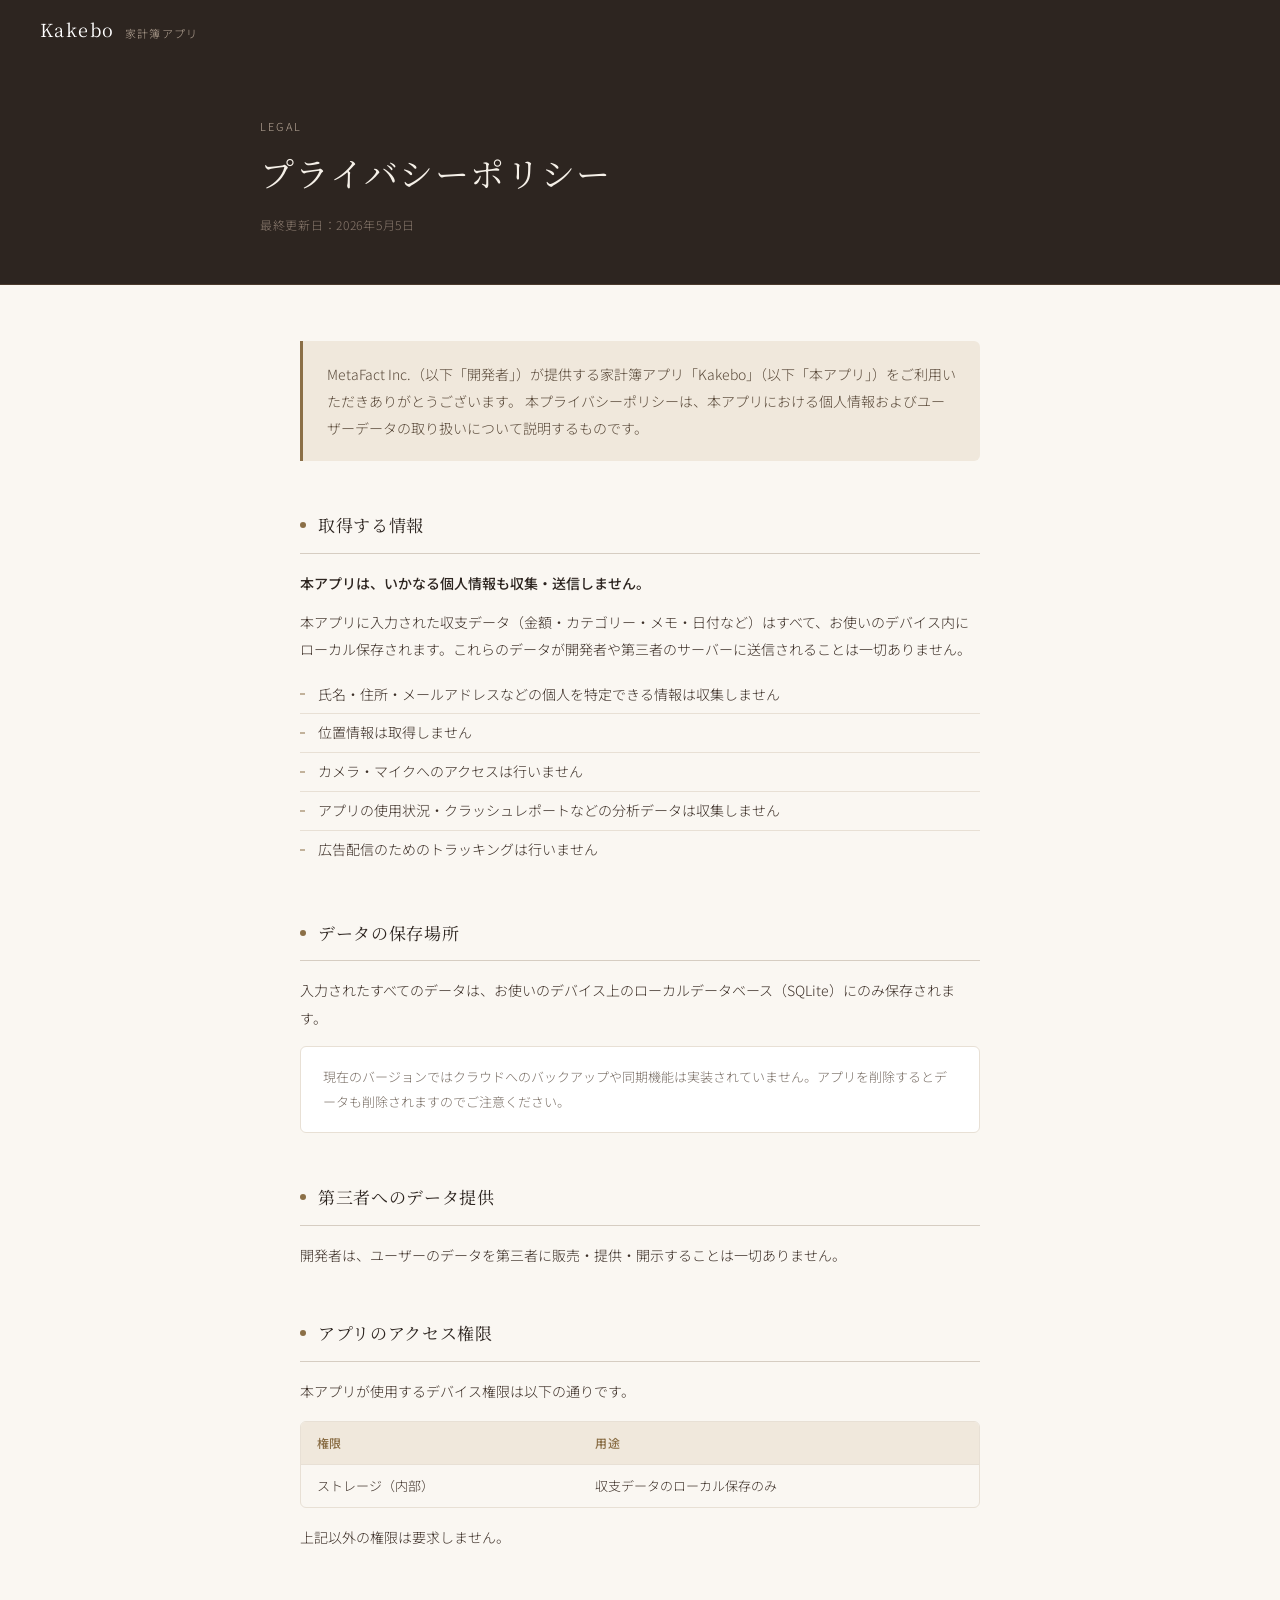
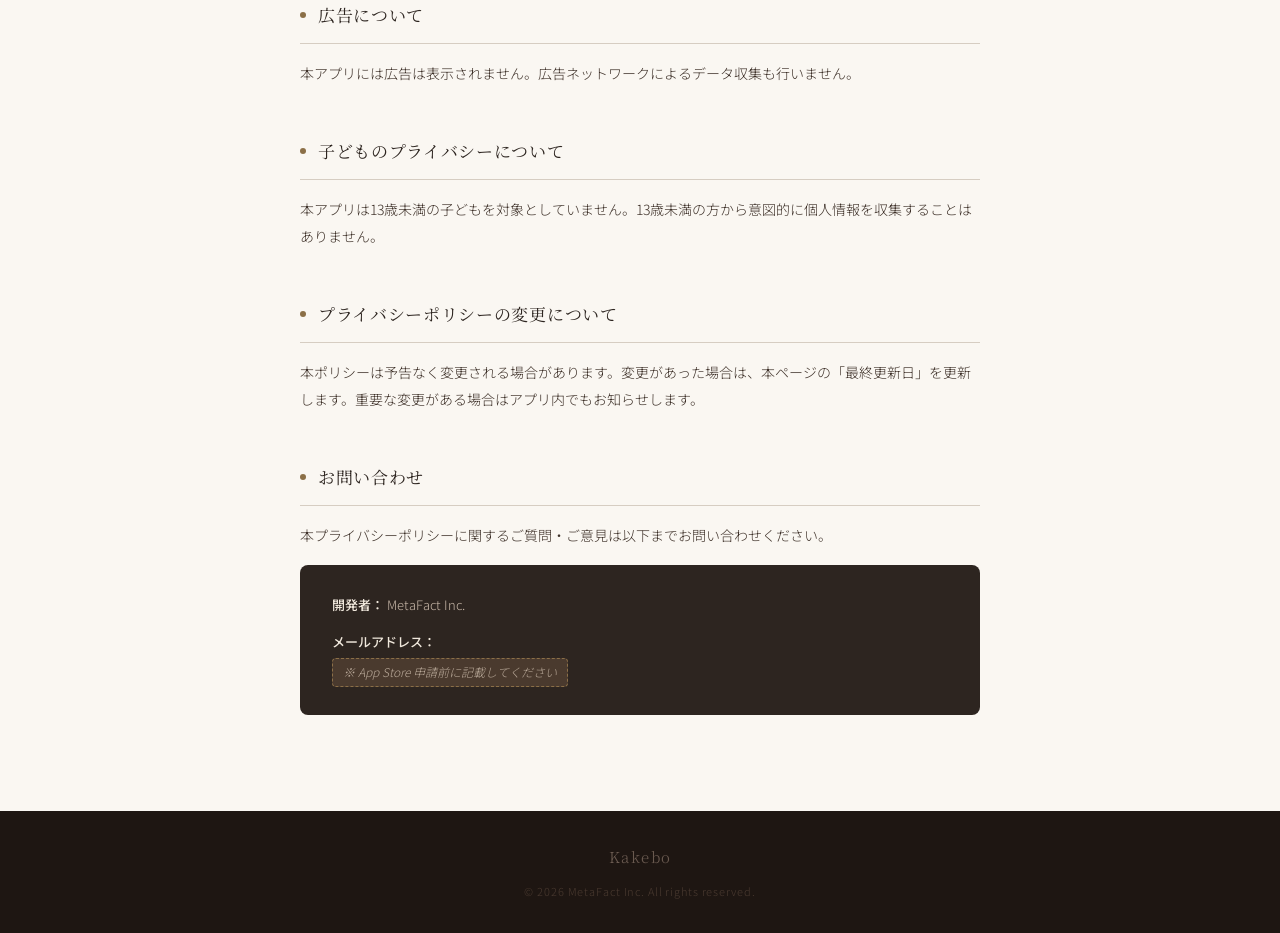
==== privacy_policy.html @ 22790d5c "docs: プライバシーポリシーページを追加" ====
<!DOCTYPE html>
<html lang="ja">
<head>
  <meta charset="UTF-8">
  <meta name="viewport" content="width=device-width, initial-scale=1.0">
  <meta name="theme-color" content="#3d2b1f">
  <title>プライバシーポリシー — Kakebo</title>
  <link rel="preconnect" href="https://fonts.googleapis.com">
  <link rel="preconnect" href="https://fonts.gstatic.com" crossorigin>
  <link href="https://fonts.googleapis.com/css2?family=Noto+Serif+JP:wght@300;400;500&family=Noto+Sans+JP:wght@300;400;500&display=swap" rel="stylesheet">
  <style>
    :root {
      --bg:        #faf7f2;
      --surface:   #ffffff;
      --border:    #e8e0d5;
      --text:      #2d2520;
      --text-sub:  #7a6f66;
      --accent:    #8b6f47;
      --accent-lt: #f0e8dc;
      --divider:   #d6cdc2;
    }

    *, *::before, *::after { box-sizing: border-box; margin: 0; padding: 0; }

    html { scroll-behavior: smooth; }

    body {
      background: var(--bg);
      color: var(--text);
      font-family: 'Noto Sans JP', sans-serif;
      font-weight: 300;
      font-size: 15px;
      line-height: 1.85;
      -webkit-font-smoothing: antialiased;
    }

    /* ── ヘッダー ── */
    header {
      background: var(--text);
      padding: 0 40px;
      height: 60px;
      display: flex;
      align-items: center;
      justify-content: space-between;
    }

    .logo {
      font-family: 'Noto Serif JP', serif;
      font-weight: 400;
      font-size: 18px;
      color: #fff;
      letter-spacing: 0.08em;
      text-decoration: none;
    }

    .logo span {
      display: inline-block;
      margin-left: 10px;
      font-family: 'Noto Sans JP', sans-serif;
      font-weight: 300;
      font-size: 11px;
      color: #b8a898;
      letter-spacing: 0.12em;
      vertical-align: middle;
    }

    /* ── ヒーロー ── */
    .hero {
      background: var(--text);
      padding: 56px 40px 48px;
      border-bottom: 1px solid #4a3a2e;
    }

    .hero-inner {
      max-width: 760px;
      margin: 0 auto;
    }

    .hero-label {
      font-size: 11px;
      letter-spacing: 0.2em;
      color: #b8a898;
      text-transform: uppercase;
      margin-bottom: 12px;
    }

    .hero h1 {
      font-family: 'Noto Serif JP', serif;
      font-weight: 400;
      font-size: clamp(24px, 4vw, 34px);
      color: #f5f0e8;
      letter-spacing: 0.04em;
      line-height: 1.4;
      margin-bottom: 16px;
    }

    .hero-meta {
      font-size: 12px;
      color: #8a7a6e;
      letter-spacing: 0.06em;
    }

    /* ── メインコンテンツ ── */
    main {
      max-width: 760px;
      margin: 0 auto;
      padding: 56px 40px 96px;
    }

    /* リード文 */
    .lead {
      background: var(--accent-lt);
      border-left: 3px solid var(--accent);
      padding: 20px 24px;
      border-radius: 0 6px 6px 0;
      font-size: 14px;
      color: #5a4a3a;
      margin-bottom: 48px;
      line-height: 1.9;
    }

    /* セクション */
    section {
      margin-bottom: 48px;
    }

    section:last-child { margin-bottom: 0; }

    .section-header {
      display: flex;
      align-items: center;
      gap: 12px;
      margin-bottom: 16px;
      padding-bottom: 12px;
      border-bottom: 1px solid var(--divider);
    }

    .section-mark {
      width: 6px;
      height: 6px;
      border-radius: 50%;
      background: var(--accent);
      flex-shrink: 0;
    }

    .section-header h2 {
      font-family: 'Noto Serif JP', serif;
      font-weight: 400;
      font-size: 17px;
      color: var(--text);
      letter-spacing: 0.04em;
    }

    p {
      font-size: 14px;
      color: #3d3028;
      line-height: 1.95;
      margin-bottom: 12px;
    }

    p:last-child { margin-bottom: 0; }

    strong {
      font-weight: 500;
      color: var(--text);
    }

    /* リスト */
    .detail-list {
      list-style: none;
      padding: 0;
      margin: 12px 0;
    }

    .detail-list li {
      font-size: 14px;
      color: #3d3028;
      line-height: 1.85;
      padding: 6px 0 6px 18px;
      position: relative;
      border-bottom: 1px solid var(--border);
    }

    .detail-list li:last-child { border-bottom: none; }

    .detail-list li::before {
      content: '';
      position: absolute;
      left: 0;
      top: 50%;
      transform: translateY(-50%);
      width: 5px;
      height: 1px;
      background: var(--accent);
    }

    /* テーブル */
    .table-wrap {
      overflow-x: auto;
      margin: 16px 0;
      border-radius: 6px;
      border: 1px solid var(--border);
    }

    table {
      width: 100%;
      border-collapse: collapse;
      font-size: 13px;
    }

    thead {
      background: var(--accent-lt);
    }

    th {
      text-align: left;
      padding: 10px 16px;
      font-weight: 500;
      color: var(--accent);
      letter-spacing: 0.04em;
      font-size: 12px;
      border-bottom: 1px solid var(--border);
    }

    td {
      padding: 10px 16px;
      border-bottom: 1px solid var(--border);
      color: #3d3028;
      line-height: 1.7;
    }

    tr:last-child td { border-bottom: none; }

    /* 注釈ボックス */
    .note-box {
      background: var(--surface);
      border: 1px solid var(--border);
      border-radius: 6px;
      padding: 18px 22px;
      margin-top: 14px;
    }

    .note-box p {
      font-size: 13px;
      color: var(--text-sub);
      line-height: 1.9;
      margin-bottom: 0;
    }

    /* お問い合わせ */
    .contact-box {
      background: var(--text);
      border-radius: 8px;
      padding: 28px 32px;
      margin-top: 16px;
    }

    .contact-box p {
      color: #c8b8a8;
      font-size: 13px;
      line-height: 1.9;
    }

    .contact-box strong {
      color: #f0e8dc;
    }

    .contact-placeholder {
      display: inline-block;
      background: #4a3a2e;
      border: 1px dashed #8b6f47;
      border-radius: 4px;
      padding: 2px 10px;
      font-size: 12px;
      color: #b8a898;
      font-style: italic;
      margin-top: 4px;
    }

    /* フッター */
    footer {
      background: #1e1612;
      padding: 32px 40px;
      text-align: center;
    }

    .footer-logo {
      font-family: 'Noto Serif JP', serif;
      font-size: 15px;
      color: #6a5a50;
      letter-spacing: 0.1em;
      margin-bottom: 10px;
    }

    .footer-copy {
      font-size: 11px;
      color: #4a3a30;
      letter-spacing: 0.08em;
    }

    /* レスポンシブ */
    @media (max-width: 600px) {
      header { padding: 0 20px; }
      .hero  { padding: 40px 20px 36px; }
      main   { padding: 40px 20px 72px; }
      footer { padding: 28px 20px; }
    }
  </style>
</head>
<body>

  <!-- ヘッダー -->
  <header>
    <a href="index.html" class="logo">Kakebo<span>家計簿アプリ</span></a>
  </header>

  <!-- ヒーロー -->
  <div class="hero">
    <div class="hero-inner">
      <p class="hero-label">Legal</p>
      <h1>プライバシーポリシー</h1>
      <p class="hero-meta">最終更新日：2026年5月5日</p>
    </div>
  </div>

  <!-- メイン -->
  <main>

    <div class="lead">
      MetaFact Inc.（以下「開発者」）が提供する家計簿アプリ「Kakebo」（以下「本アプリ」）をご利用いただきありがとうございます。
      本プライバシーポリシーは、本アプリにおける個人情報およびユーザーデータの取り扱いについて説明するものです。
    </div>

    <!-- 取得する情報 -->
    <section>
      <div class="section-header">
        <span class="section-mark"></span>
        <h2>取得する情報</h2>
      </div>
      <p><strong>本アプリは、いかなる個人情報も収集・送信しません。</strong></p>
      <p>本アプリに入力された収支データ（金額・カテゴリー・メモ・日付など）はすべて、お使いのデバイス内にローカル保存されます。これらのデータが開発者や第三者のサーバーに送信されることは一切ありません。</p>
      <ul class="detail-list">
        <li>氏名・住所・メールアドレスなどの個人を特定できる情報は収集しません</li>
        <li>位置情報は取得しません</li>
        <li>カメラ・マイクへのアクセスは行いません</li>
        <li>アプリの使用状況・クラッシュレポートなどの分析データは収集しません</li>
        <li>広告配信のためのトラッキングは行いません</li>
      </ul>
    </section>

    <!-- データの保存場所 -->
    <section>
      <div class="section-header">
        <span class="section-mark"></span>
        <h2>データの保存場所</h2>
      </div>
      <p>入力されたすべてのデータは、お使いのデバイス上のローカルデータベース（SQLite）にのみ保存されます。</p>
      <div class="note-box">
        <p>現在のバージョンではクラウドへのバックアップや同期機能は実装されていません。アプリを削除するとデータも削除されますのでご注意ください。</p>
      </div>
    </section>

    <!-- 第三者への提供 -->
    <section>
      <div class="section-header">
        <span class="section-mark"></span>
        <h2>第三者へのデータ提供</h2>
      </div>
      <p>開発者は、ユーザーのデータを第三者に販売・提供・開示することは一切ありません。</p>
    </section>

    <!-- アクセス権限 -->
    <section>
      <div class="section-header">
        <span class="section-mark"></span>
        <h2>アプリのアクセス権限</h2>
      </div>
      <p>本アプリが使用するデバイス権限は以下の通りです。</p>
      <div class="table-wrap">
        <table>
          <thead>
            <tr>
              <th>権限</th>
              <th>用途</th>
            </tr>
          </thead>
          <tbody>
            <tr>
              <td>ストレージ（内部）</td>
              <td>収支データのローカル保存のみ</td>
            </tr>
          </tbody>
        </table>
      </div>
      <p>上記以外の権限は要求しません。</p>
    </section>

    <!-- 広告について -->
    <section>
      <div class="section-header">
        <span class="section-mark"></span>
        <h2>広告について</h2>
      </div>
      <p>本アプリには広告は表示されません。広告ネットワークによるデータ収集も行いません。</p>
    </section>

    <!-- 子どものプライバシー -->
    <section>
      <div class="section-header">
        <span class="section-mark"></span>
        <h2>子どものプライバシーについて</h2>
      </div>
      <p>本アプリは13歳未満の子どもを対象としていません。13歳未満の方から意図的に個人情報を収集することはありません。</p>
    </section>

    <!-- ポリシーの変更 -->
    <section>
      <div class="section-header">
        <span class="section-mark"></span>
        <h2>プライバシーポリシーの変更について</h2>
      </div>
      <p>本ポリシーは予告なく変更される場合があります。変更があった場合は、本ページの「最終更新日」を更新します。重要な変更がある場合はアプリ内でもお知らせします。</p>
    </section>

    <!-- お問い合わせ -->
    <section>
      <div class="section-header">
        <span class="section-mark"></span>
        <h2>お問い合わせ</h2>
      </div>
      <p>本プライバシーポリシーに関するご質問・ご意見は以下までお問い合わせください。</p>
      <div class="contact-box">
        <p><strong>開発者：</strong> MetaFact Inc.</p>
        <p><strong>メールアドレス：</strong><br>
          <span class="contact-placeholder">※ App Store 申請前に記載してください</span>
        </p>
      </div>
    </section>

  </main>

  <!-- フッター -->
  <footer>
    <div class="footer-logo">Kakebo</div>
    <div class="footer-copy">© 2026 MetaFact Inc. All rights reserved.</div>
  </footer>

</body>
</html>
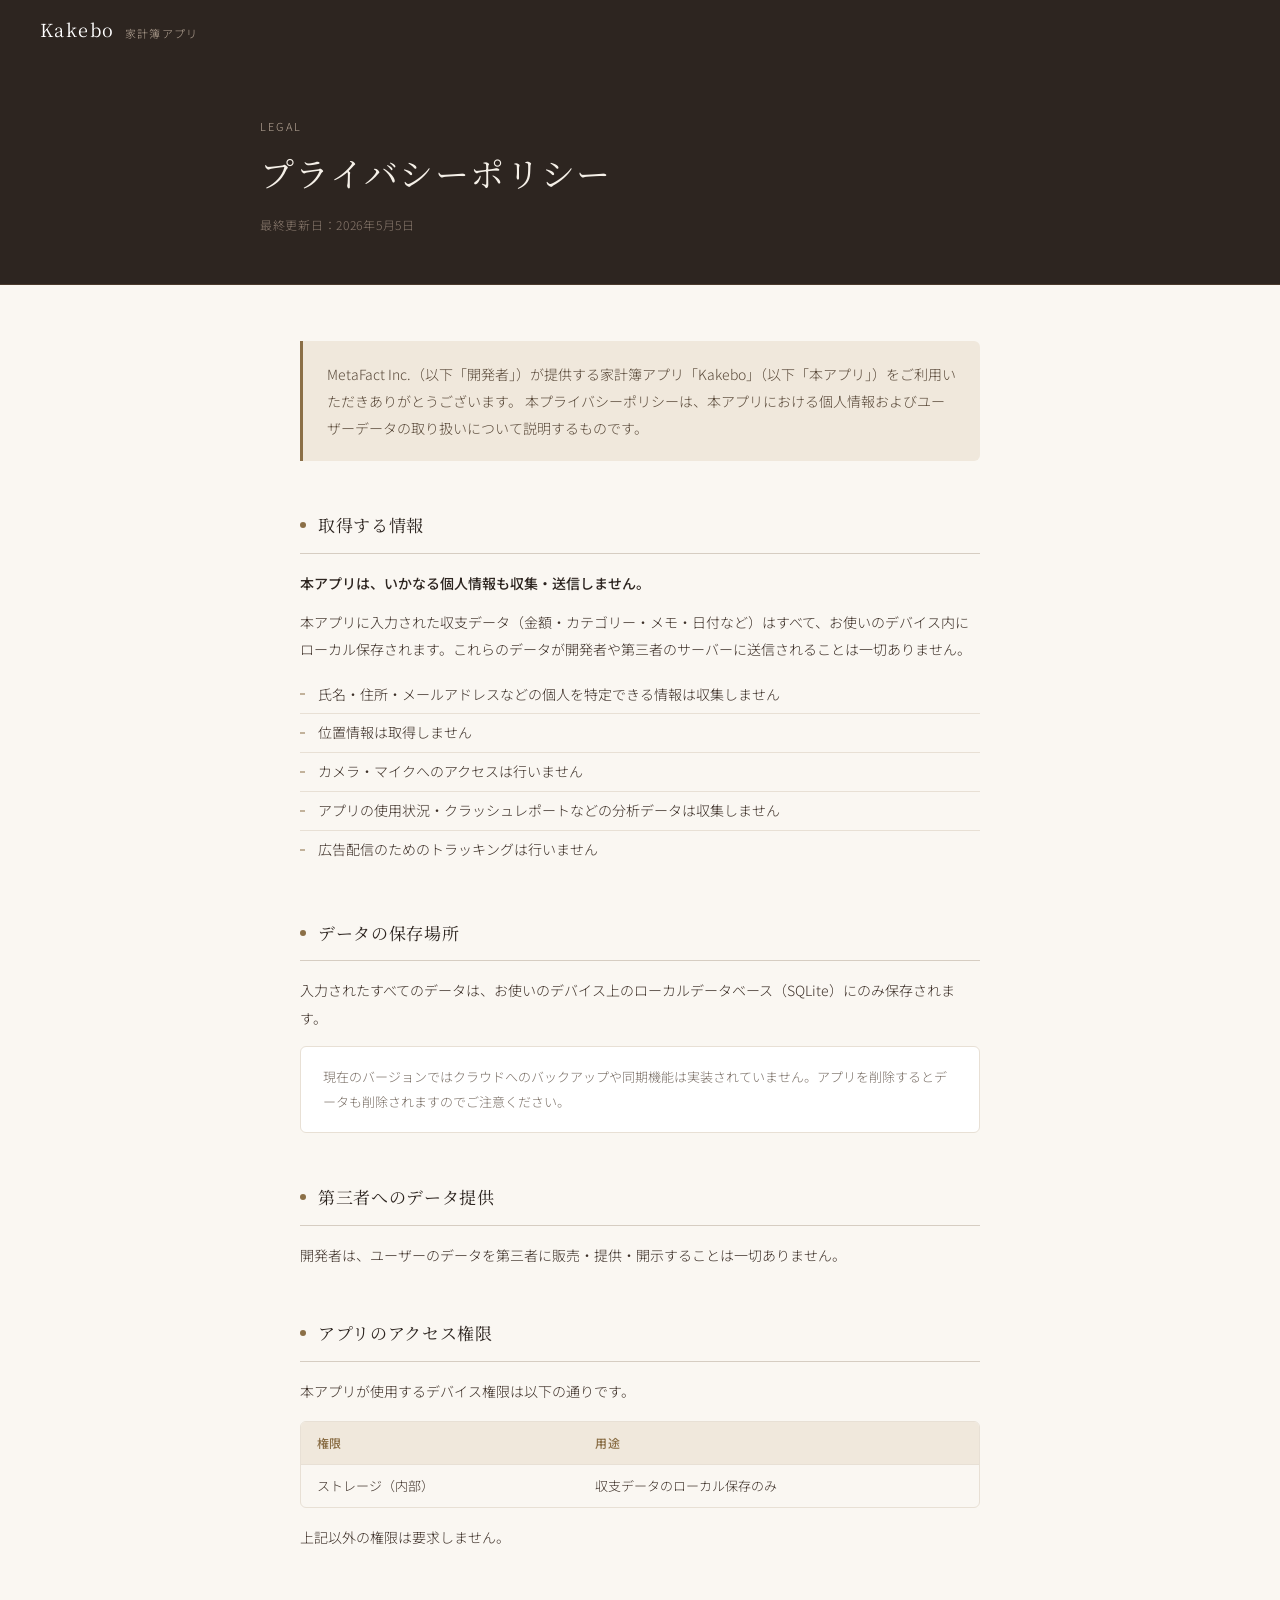
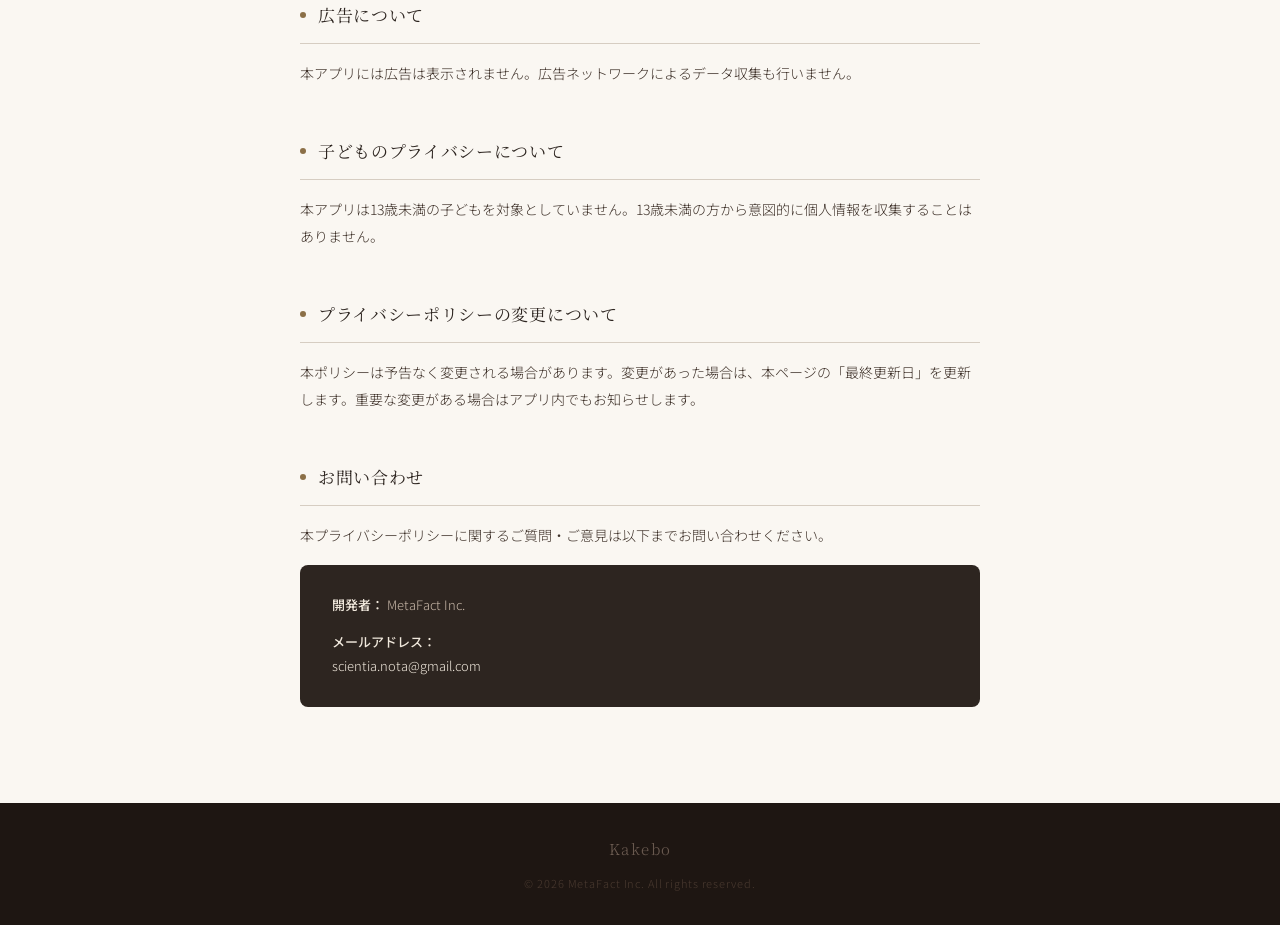
==== commit 1521b798: "create page" ====
--- a/privacy_policy.html
+++ b/privacy_policy.html
@@ -265,16 +265,10 @@
       color: #f0e8dc;
     }
 
-    .contact-placeholder {
-      display: inline-block;
-      background: #4a3a2e;
-      border: 1px dashed #8b6f47;
-      border-radius: 4px;
-      padding: 2px 10px;
-      font-size: 12px;
-      color: #b8a898;
-      font-style: italic;
-      margin-top: 4px;
+    .contact-link {
+      color: #f0e8dc;
+      text-decoration: none;
+      word-break: break-all;
     }
 
     /* フッター */
@@ -432,7 +426,7 @@
       <div class="contact-box">
         <p><strong>開発者：</strong> MetaFact Inc.</p>
         <p><strong>メールアドレス：</strong><br>
-          <span class="contact-placeholder">※ App Store 申請前に記載してください</span>
+          <a href="mailto:scientia.nota@gmail.com" class="contact-link">scientia.nota@gmail.com</a>
         </p>
       </div>
     </section>
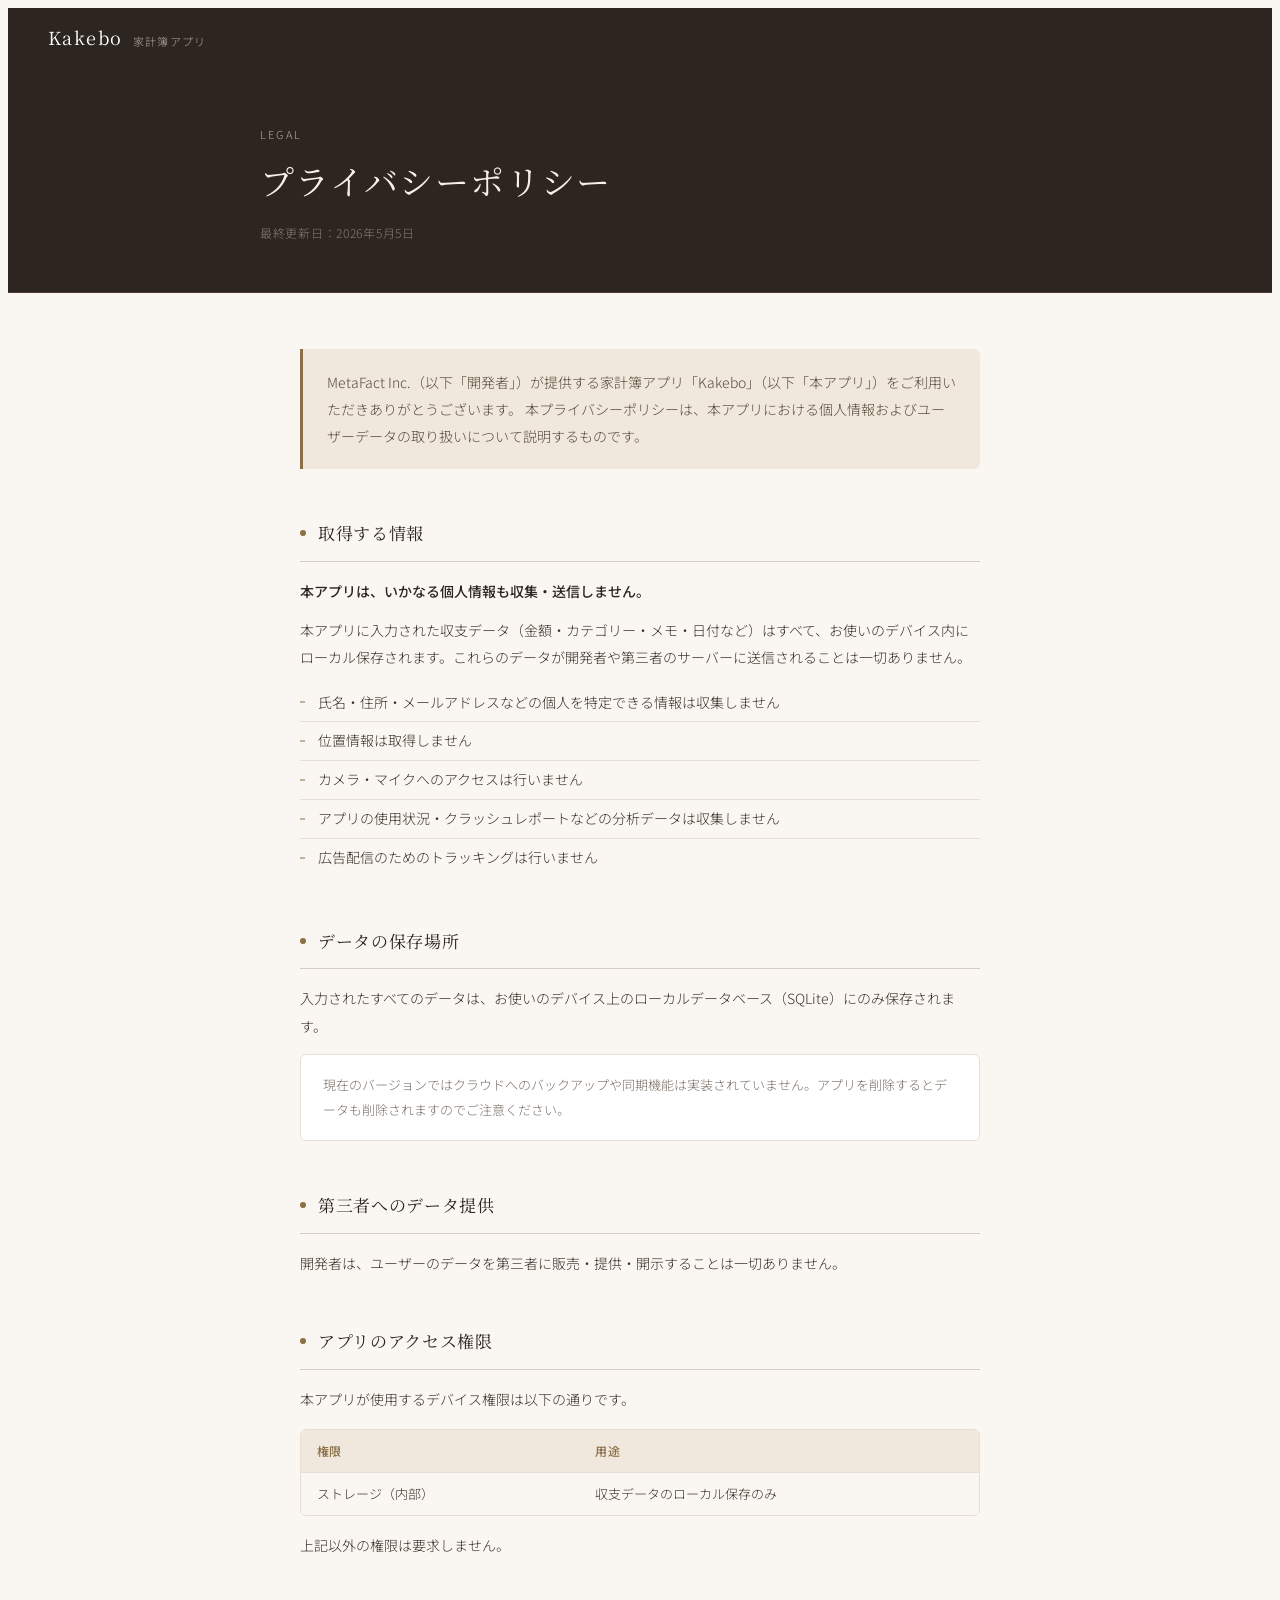
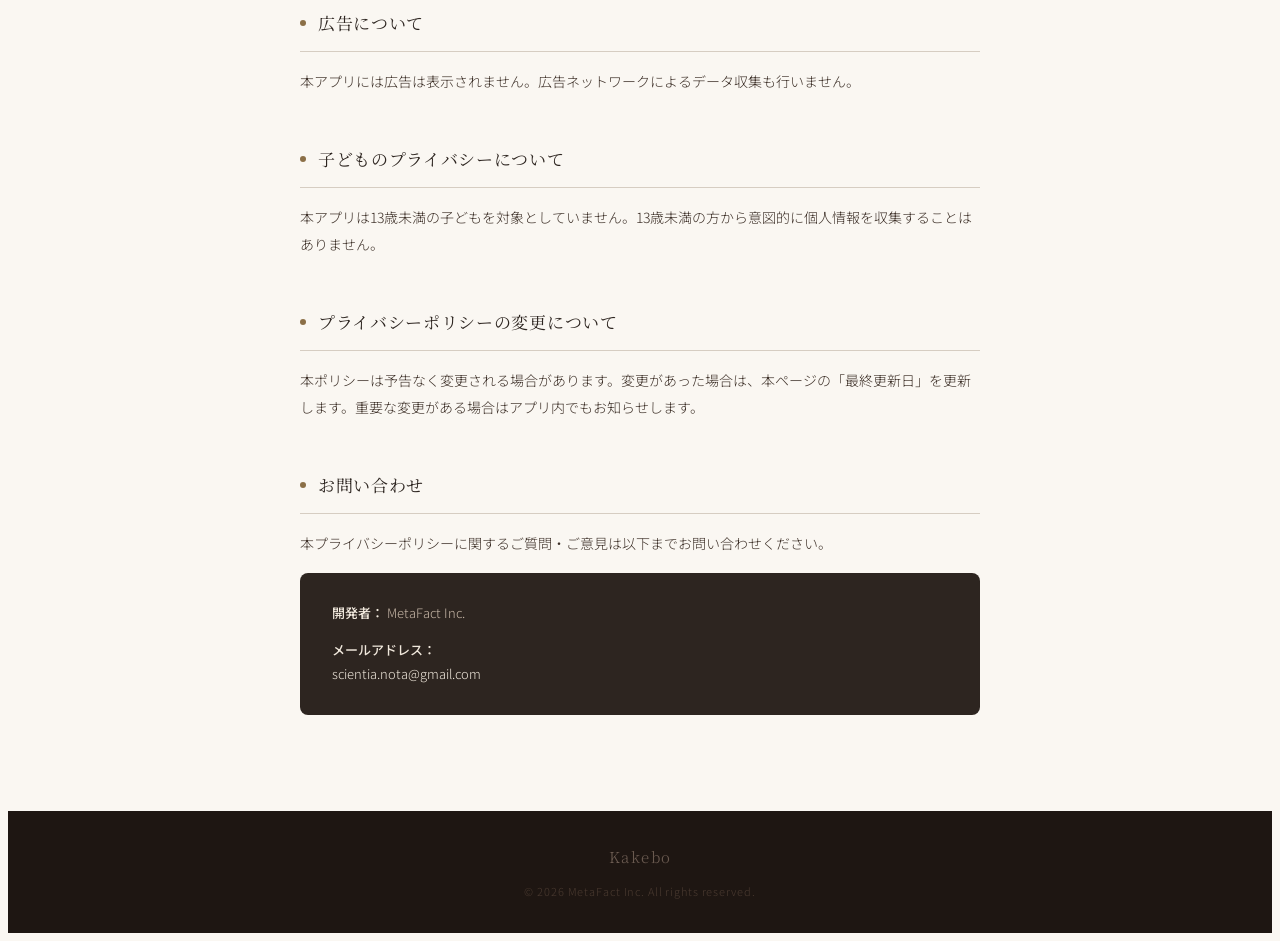
==== commit 2a4d1e9f: "Extract static page styles" ====
--- a/privacy_policy.html
+++ b/privacy_policy.html
@@ -8,300 +8,9 @@
   <link rel="preconnect" href="https://fonts.googleapis.com">
   <link rel="preconnect" href="https://fonts.gstatic.com" crossorigin>
   <link href="https://fonts.googleapis.com/css2?family=Noto+Serif+JP:wght@300;400;500&family=Noto+Sans+JP:wght@300;400;500&display=swap" rel="stylesheet">
-  <style>
-    :root {
-      --bg:        #faf7f2;
-      --surface:   #ffffff;
-      --border:    #e8e0d5;
-      --text:      #2d2520;
-      --text-sub:  #7a6f66;
-      --accent:    #8b6f47;
-      --accent-lt: #f0e8dc;
-      --divider:   #d6cdc2;
-    }
-
-    *, *::before, *::after { box-sizing: border-box; margin: 0; padding: 0; }
-
-    html { scroll-behavior: smooth; }
-
-    body {
-      background: var(--bg);
-      color: var(--text);
-      font-family: 'Noto Sans JP', sans-serif;
-      font-weight: 300;
-      font-size: 15px;
-      line-height: 1.85;
-      -webkit-font-smoothing: antialiased;
-    }
-
-    /* ── ヘッダー ── */
-    header {
-      background: var(--text);
-      padding: 0 40px;
-      height: 60px;
-      display: flex;
-      align-items: center;
-      justify-content: space-between;
-    }
-
-    .logo {
-      font-family: 'Noto Serif JP', serif;
-      font-weight: 400;
-      font-size: 18px;
-      color: #fff;
-      letter-spacing: 0.08em;
-      text-decoration: none;
-    }
-
-    .logo span {
-      display: inline-block;
-      margin-left: 10px;
-      font-family: 'Noto Sans JP', sans-serif;
-      font-weight: 300;
-      font-size: 11px;
-      color: #b8a898;
-      letter-spacing: 0.12em;
-      vertical-align: middle;
-    }
-
-    /* ── ヒーロー ── */
-    .hero {
-      background: var(--text);
-      padding: 56px 40px 48px;
-      border-bottom: 1px solid #4a3a2e;
-    }
-
-    .hero-inner {
-      max-width: 760px;
-      margin: 0 auto;
-    }
-
-    .hero-label {
-      font-size: 11px;
-      letter-spacing: 0.2em;
-      color: #b8a898;
-      text-transform: uppercase;
-      margin-bottom: 12px;
-    }
-
-    .hero h1 {
-      font-family: 'Noto Serif JP', serif;
-      font-weight: 400;
-      font-size: clamp(24px, 4vw, 34px);
-      color: #f5f0e8;
-      letter-spacing: 0.04em;
-      line-height: 1.4;
-      margin-bottom: 16px;
-    }
-
-    .hero-meta {
-      font-size: 12px;
-      color: #8a7a6e;
-      letter-spacing: 0.06em;
-    }
-
-    /* ── メインコンテンツ ── */
-    main {
-      max-width: 760px;
-      margin: 0 auto;
-      padding: 56px 40px 96px;
-    }
-
-    /* リード文 */
-    .lead {
-      background: var(--accent-lt);
-      border-left: 3px solid var(--accent);
-      padding: 20px 24px;
-      border-radius: 0 6px 6px 0;
-      font-size: 14px;
-      color: #5a4a3a;
-      margin-bottom: 48px;
-      line-height: 1.9;
-    }
-
-    /* セクション */
-    section {
-      margin-bottom: 48px;
-    }
-
-    section:last-child { margin-bottom: 0; }
-
-    .section-header {
-      display: flex;
-      align-items: center;
-      gap: 12px;
-      margin-bottom: 16px;
-      padding-bottom: 12px;
-      border-bottom: 1px solid var(--divider);
-    }
-
-    .section-mark {
-      width: 6px;
-      height: 6px;
-      border-radius: 50%;
-      background: var(--accent);
-      flex-shrink: 0;
-    }
-
-    .section-header h2 {
-      font-family: 'Noto Serif JP', serif;
-      font-weight: 400;
-      font-size: 17px;
-      color: var(--text);
-      letter-spacing: 0.04em;
-    }
-
-    p {
-      font-size: 14px;
-      color: #3d3028;
-      line-height: 1.95;
-      margin-bottom: 12px;
-    }
-
-    p:last-child { margin-bottom: 0; }
-
-    strong {
-      font-weight: 500;
-      color: var(--text);
-    }
-
-    /* リスト */
-    .detail-list {
-      list-style: none;
-      padding: 0;
-      margin: 12px 0;
-    }
-
-    .detail-list li {
-      font-size: 14px;
-      color: #3d3028;
-      line-height: 1.85;
-      padding: 6px 0 6px 18px;
-      position: relative;
-      border-bottom: 1px solid var(--border);
-    }
-
-    .detail-list li:last-child { border-bottom: none; }
-
-    .detail-list li::before {
-      content: '';
-      position: absolute;
-      left: 0;
-      top: 50%;
-      transform: translateY(-50%);
-      width: 5px;
-      height: 1px;
-      background: var(--accent);
-    }
-
-    /* テーブル */
-    .table-wrap {
-      overflow-x: auto;
-      margin: 16px 0;
-      border-radius: 6px;
-      border: 1px solid var(--border);
-    }
-
-    table {
-      width: 100%;
-      border-collapse: collapse;
-      font-size: 13px;
-    }
-
-    thead {
-      background: var(--accent-lt);
-    }
-
-    th {
-      text-align: left;
-      padding: 10px 16px;
-      font-weight: 500;
-      color: var(--accent);
-      letter-spacing: 0.04em;
-      font-size: 12px;
-      border-bottom: 1px solid var(--border);
-    }
-
-    td {
-      padding: 10px 16px;
-      border-bottom: 1px solid var(--border);
-      color: #3d3028;
-      line-height: 1.7;
-    }
-
-    tr:last-child td { border-bottom: none; }
-
-    /* 注釈ボックス */
-    .note-box {
-      background: var(--surface);
-      border: 1px solid var(--border);
-      border-radius: 6px;
-      padding: 18px 22px;
-      margin-top: 14px;
-    }
-
-    .note-box p {
-      font-size: 13px;
-      color: var(--text-sub);
-      line-height: 1.9;
-      margin-bottom: 0;
-    }
-
-    /* お問い合わせ */
-    .contact-box {
-      background: var(--text);
-      border-radius: 8px;
-      padding: 28px 32px;
-      margin-top: 16px;
-    }
-
-    .contact-box p {
-      color: #c8b8a8;
-      font-size: 13px;
-      line-height: 1.9;
-    }
-
-    .contact-box strong {
-      color: #f0e8dc;
-    }
-
-    .contact-link {
-      color: #f0e8dc;
-      text-decoration: none;
-      word-break: break-all;
-    }
-
-    /* フッター */
-    footer {
-      background: #1e1612;
-      padding: 32px 40px;
-      text-align: center;
-    }
-
-    .footer-logo {
-      font-family: 'Noto Serif JP', serif;
-      font-size: 15px;
-      color: #6a5a50;
-      letter-spacing: 0.1em;
-      margin-bottom: 10px;
-    }
-
-    .footer-copy {
-      font-size: 11px;
-      color: #4a3a30;
-      letter-spacing: 0.08em;
-    }
-
-    /* レスポンシブ */
-    @media (max-width: 600px) {
-      header { padding: 0 20px; }
-      .hero  { padding: 40px 20px 36px; }
-      main   { padding: 40px 20px 72px; }
-      footer { padding: 28px 20px; }
-    }
-  </style>
+  <link rel="stylesheet" href="styles.css">
 </head>
-<body>
+<body class="page-privacy">
 
   <!-- ヘッダー -->
   <header>
--- a/styles.css
+++ b/styles.css
@@ -0,0 +1,751 @@
+/* Shared styles for Kakebo static pages. */
+
+/* index.html */
+:root {
+      --bg: #faf7f2;
+      --surface: #ffffff;
+      --border: #e8e0d5;
+      --text: #2d2520;
+      --text-sub: #7a6f66;
+      --accent: #8b6f47;
+      --accent-lt: #f0e8dc;
+      --divider: #d6cdc2;
+      --green: #53725f;
+      --blue: #4e6476;
+      --clay: #a66f57;
+    }
+
+    .page-home *, .page-home *::before, .page-home *::after { box-sizing: border-box; margin: 0; padding: 0; }
+
+    html { scroll-behavior: smooth; }
+
+    body.page-home {
+      background: var(--bg);
+      color: var(--text);
+      font-family: 'Noto Sans JP', sans-serif;
+      font-weight: 300;
+      font-size: 15px;
+      line-height: 1.85;
+      -webkit-font-smoothing: antialiased;
+    }
+
+    .page-home a { color: inherit; }
+
+    .page-home header {
+      background: var(--text);
+      padding: 0 40px;
+      height: 60px;
+      display: flex;
+      align-items: center;
+      justify-content: space-between;
+      gap: 20px;
+    }
+
+    .page-home .logo {
+      font-family: 'Noto Serif JP', serif;
+      font-weight: 400;
+      font-size: 18px;
+      color: #fff;
+      letter-spacing: 0.08em;
+      text-decoration: none;
+      white-space: nowrap;
+    }
+
+    .page-home .logo span {
+      display: inline-block;
+      margin-left: 10px;
+      font-family: 'Noto Sans JP', sans-serif;
+      font-weight: 300;
+      font-size: 11px;
+      color: #b8a898;
+      letter-spacing: 0.12em;
+      vertical-align: middle;
+    }
+
+    .page-home nav {
+      display: flex;
+      align-items: center;
+      gap: 18px;
+    }
+
+    .page-home nav a {
+      color: #c8b8a8;
+      font-size: 12px;
+      letter-spacing: 0.08em;
+      text-decoration: none;
+    }
+
+    .page-home .hero {
+      background:
+        linear-gradient(135deg, rgba(45, 37, 32, 0.96), rgba(63, 48, 39, 0.92)),
+        radial-gradient(circle at 80% 20%, rgba(139, 111, 71, 0.34), transparent 34%);
+      border-bottom: 1px solid #4a3a2e;
+      color: #f5f0e8;
+      min-height: 560px;
+      padding: 72px 40px 52px;
+      display: flex;
+      align-items: center;
+    }
+
+    .page-home .hero-inner {
+      width: 100%;
+      max-width: 1040px;
+      margin: 0 auto;
+      display: grid;
+      grid-template-columns: minmax(0, 1fr) 360px;
+      gap: 56px;
+      align-items: center;
+    }
+
+    .page-home .hero-label {
+      font-size: 11px;
+      letter-spacing: 0.2em;
+      color: #b8a898;
+      text-transform: uppercase;
+      margin-bottom: 14px;
+    }
+
+    .page-home h1 {
+      font-family: 'Noto Serif JP', serif;
+      font-weight: 400;
+      font-size: clamp(30px, 5vw, 48px);
+      line-height: 1.35;
+      letter-spacing: 0.04em;
+      margin-bottom: 22px;
+    }
+
+    .page-home .hero-copy {
+      max-width: 560px;
+      color: #d5c8bc;
+      font-size: 15px;
+      line-height: 2;
+      margin-bottom: 30px;
+    }
+
+    .page-home .hero-actions {
+      display: flex;
+      flex-wrap: wrap;
+      gap: 12px;
+      align-items: center;
+    }
+
+    .page-home .button {
+      display: inline-flex;
+      align-items: center;
+      justify-content: center;
+      min-height: 44px;
+      padding: 0 22px;
+      border-radius: 6px;
+      border: 1px solid transparent;
+      font-size: 13px;
+      letter-spacing: 0.06em;
+      text-decoration: none;
+      white-space: nowrap;
+    }
+
+    .page-home .button-primary {
+      background: #f0e8dc;
+      color: var(--text);
+      border-color: #f0e8dc;
+    }
+
+    .page-home .button-secondary {
+      color: #f0e8dc;
+      border-color: #7a6656;
+    }
+
+    .page-home .app-panel {
+      background: #f8f3ea;
+      border: 1px solid #d8cdbc;
+      border-radius: 8px;
+      padding: 24px;
+      color: var(--text);
+      box-shadow: 0 24px 60px rgba(18, 12, 8, 0.24);
+    }
+
+    .page-home .app-panel-top {
+      display: flex;
+      justify-content: space-between;
+      align-items: center;
+      gap: 16px;
+      padding-bottom: 18px;
+      border-bottom: 1px solid var(--divider);
+      margin-bottom: 20px;
+    }
+
+    .page-home .month {
+      font-family: 'Noto Serif JP', serif;
+      font-size: 19px;
+      letter-spacing: 0.05em;
+    }
+
+    .page-home .balance {
+      font-size: 12px;
+      color: var(--text-sub);
+      text-align: right;
+    }
+
+    .page-home .balance strong {
+      display: block;
+      color: var(--text);
+      font-size: 22px;
+      font-weight: 400;
+      line-height: 1.3;
+    }
+
+    .page-home .summary-grid {
+      display: grid;
+      grid-template-columns: 1fr 1fr;
+      gap: 10px;
+      margin-bottom: 20px;
+    }
+
+    .page-home .summary-item {
+      background: #fff;
+      border: 1px solid var(--border);
+      border-radius: 6px;
+      padding: 12px 14px;
+    }
+
+    .page-home .summary-label {
+      color: var(--text-sub);
+      font-size: 11px;
+      letter-spacing: 0.08em;
+      margin-bottom: 4px;
+    }
+
+    .page-home .summary-value {
+      color: var(--text);
+      font-size: 17px;
+      font-weight: 400;
+    }
+
+    .page-home .records {
+      list-style: none;
+      display: grid;
+      gap: 10px;
+    }
+
+    .page-home .records li {
+      display: flex;
+      align-items: center;
+      justify-content: space-between;
+      gap: 16px;
+      background: #fff;
+      border: 1px solid var(--border);
+      border-radius: 6px;
+      padding: 12px 14px;
+      font-size: 13px;
+    }
+
+    .page-home .record-name {
+      display: flex;
+      align-items: center;
+      gap: 10px;
+      min-width: 0;
+    }
+
+    .page-home .dot {
+      width: 9px;
+      height: 9px;
+      border-radius: 50%;
+      flex: 0 0 auto;
+    }
+
+    .page-home .dot-green { background: var(--green); }
+    .page-home .dot-blue { background: var(--blue); }
+    .page-home .dot-clay { background: var(--clay); }
+
+    .page-home main {
+      max-width: 1040px;
+      margin: 0 auto;
+      padding: 64px 40px 96px;
+    }
+
+    .page-home .lead {
+      background: var(--accent-lt);
+      border-left: 3px solid var(--accent);
+      border-radius: 0 6px 6px 0;
+      color: #5a4a3a;
+      font-size: 14px;
+      line-height: 1.95;
+      margin-bottom: 56px;
+      padding: 20px 24px;
+    }
+
+    .page-home section {
+      margin-bottom: 56px;
+    }
+
+    .page-home section:last-child { margin-bottom: 0; }
+
+    .page-home .section-header {
+      display: flex;
+      align-items: center;
+      gap: 12px;
+      margin-bottom: 20px;
+      padding-bottom: 12px;
+      border-bottom: 1px solid var(--divider);
+    }
+
+    .page-home .section-mark {
+      width: 6px;
+      height: 6px;
+      border-radius: 50%;
+      background: var(--accent);
+      flex-shrink: 0;
+    }
+
+    .page-home h2 {
+      font-family: 'Noto Serif JP', serif;
+      font-weight: 400;
+      font-size: 19px;
+      color: var(--text);
+      letter-spacing: 0.04em;
+    }
+
+    .page-home p {
+      color: #3d3028;
+      font-size: 14px;
+      line-height: 1.95;
+    }
+
+    .page-home .feature-grid {
+      display: grid;
+      grid-template-columns: repeat(3, 1fr);
+      gap: 16px;
+    }
+
+    .page-home .feature-card {
+      background: var(--surface);
+      border: 1px solid var(--border);
+      border-radius: 8px;
+      padding: 22px;
+      min-height: 190px;
+    }
+
+    .page-home .feature-number {
+      color: var(--accent);
+      font-family: 'Noto Serif JP', serif;
+      font-size: 22px;
+      margin-bottom: 18px;
+    }
+
+    .page-home .feature-card h3 {
+      font-family: 'Noto Serif JP', serif;
+      font-weight: 400;
+      font-size: 16px;
+      letter-spacing: 0.04em;
+      margin-bottom: 10px;
+    }
+
+    .page-home .feature-card p {
+      color: var(--text-sub);
+      font-size: 13px;
+      line-height: 1.9;
+    }
+
+    .page-home .privacy-band {
+      background: var(--text);
+      border-radius: 8px;
+      color: #f0e8dc;
+      display: grid;
+      grid-template-columns: minmax(0, 1fr) auto;
+      gap: 28px;
+      align-items: center;
+      padding: 30px 34px;
+    }
+
+    .page-home .privacy-band h2 {
+      color: #f5f0e8;
+      margin-bottom: 8px;
+    }
+
+    .page-home .privacy-band p {
+      color: #c8b8a8;
+      font-size: 13px;
+      line-height: 1.9;
+    }
+
+    .page-home .privacy-band .button {
+      color: #f0e8dc;
+      border-color: #7a6656;
+    }
+
+    .page-home footer {
+      background: #1e1612;
+      padding: 32px 40px;
+      text-align: center;
+    }
+
+    .page-home .footer-logo {
+      font-family: 'Noto Serif JP', serif;
+      font-size: 15px;
+      color: #6a5a50;
+      letter-spacing: 0.1em;
+      margin-bottom: 10px;
+    }
+
+    .page-home .footer-copy {
+      font-size: 11px;
+      color: #4a3a30;
+      letter-spacing: 0.08em;
+    }
+
+    @media (max-width: 860px) {
+      .page-home .hero-inner {
+        grid-template-columns: 1fr;
+        gap: 36px;
+      }
+
+      .page-home .app-panel {
+        max-width: 420px;
+      }
+
+      .page-home .feature-grid {
+        grid-template-columns: 1fr;
+      }
+
+      .page-home .feature-card {
+        min-height: auto;
+      }
+    }
+
+    @media (max-width: 600px) {
+      .page-home header {
+        height: auto;
+        min-height: 60px;
+        padding: 14px 20px;
+        align-items: flex-start;
+        flex-direction: column;
+        gap: 8px;
+      }
+
+      .page-home .logo span {
+        display: block;
+        margin-left: 0;
+        margin-top: 2px;
+      }
+
+      .page-home nav {
+        gap: 14px;
+      }
+
+      .page-home .hero {
+        min-height: auto;
+        padding: 48px 20px 44px;
+      }
+
+      .page-home .hero-actions {
+        align-items: stretch;
+        flex-direction: column;
+      }
+
+      .page-home .button {
+        width: 100%;
+      }
+
+      .page-home main {
+        padding: 44px 20px 72px;
+      }
+
+      .page-home .summary-grid {
+        grid-template-columns: 1fr;
+      }
+
+      .page-home .records li {
+        align-items: flex-start;
+        flex-direction: column;
+        gap: 6px;
+      }
+
+      .page-home .privacy-band {
+        grid-template-columns: 1fr;
+        padding: 26px 22px;
+      }
+
+      .page-home footer {
+        padding: 28px 20px;
+      }
+    }
+
+/* privacy_policy.html */
+:root {
+      --bg:        #faf7f2;
+      --surface:   #ffffff;
+      --border:    #e8e0d5;
+      --text:      #2d2520;
+      --text-sub:  #7a6f66;
+      --accent:    #8b6f47;
+      --accent-lt: #f0e8dc;
+      --divider:   #d6cdc2;
+    }
+
+    .page-privacy *, .page-privacy *::before, .page-privacy *::after { box-sizing: border-box; margin: 0; padding: 0; }
+
+    html { scroll-behavior: smooth; }
+
+    body.page-privacy {
+      background: var(--bg);
+      color: var(--text);
+      font-family: 'Noto Sans JP', sans-serif;
+      font-weight: 300;
+      font-size: 15px;
+      line-height: 1.85;
+      -webkit-font-smoothing: antialiased;
+    }
+
+    .page-privacy header {
+      background: var(--text);
+      padding: 0 40px;
+      height: 60px;
+      display: flex;
+      align-items: center;
+      justify-content: space-between;
+    }
+
+    .page-privacy .logo {
+      font-family: 'Noto Serif JP', serif;
+      font-weight: 400;
+      font-size: 18px;
+      color: #fff;
+      letter-spacing: 0.08em;
+      text-decoration: none;
+    }
+
+    .page-privacy .logo span {
+      display: inline-block;
+      margin-left: 10px;
+      font-family: 'Noto Sans JP', sans-serif;
+      font-weight: 300;
+      font-size: 11px;
+      color: #b8a898;
+      letter-spacing: 0.12em;
+      vertical-align: middle;
+    }
+
+    .page-privacy .hero {
+      background: var(--text);
+      padding: 56px 40px 48px;
+      border-bottom: 1px solid #4a3a2e;
+    }
+
+    .page-privacy .hero-inner {
+      max-width: 760px;
+      margin: 0 auto;
+    }
+
+    .page-privacy .hero-label {
+      font-size: 11px;
+      letter-spacing: 0.2em;
+      color: #b8a898;
+      text-transform: uppercase;
+      margin-bottom: 12px;
+    }
+
+    .page-privacy .hero h1 {
+      font-family: 'Noto Serif JP', serif;
+      font-weight: 400;
+      font-size: clamp(24px, 4vw, 34px);
+      color: #f5f0e8;
+      letter-spacing: 0.04em;
+      line-height: 1.4;
+      margin-bottom: 16px;
+    }
+
+    .page-privacy .hero-meta {
+      font-size: 12px;
+      color: #8a7a6e;
+      letter-spacing: 0.06em;
+    }
+
+    .page-privacy main {
+      max-width: 760px;
+      margin: 0 auto;
+      padding: 56px 40px 96px;
+    }
+
+    .page-privacy .lead {
+      background: var(--accent-lt);
+      border-left: 3px solid var(--accent);
+      padding: 20px 24px;
+      border-radius: 0 6px 6px 0;
+      font-size: 14px;
+      color: #5a4a3a;
+      margin-bottom: 48px;
+      line-height: 1.9;
+    }
+
+    .page-privacy section {
+      margin-bottom: 48px;
+    }
+
+    .page-privacy section:last-child { margin-bottom: 0; }
+
+    .page-privacy .section-header {
+      display: flex;
+      align-items: center;
+      gap: 12px;
+      margin-bottom: 16px;
+      padding-bottom: 12px;
+      border-bottom: 1px solid var(--divider);
+    }
+
+    .page-privacy .section-mark {
+      width: 6px;
+      height: 6px;
+      border-radius: 50%;
+      background: var(--accent);
+      flex-shrink: 0;
+    }
+
+    .page-privacy .section-header h2 {
+      font-family: 'Noto Serif JP', serif;
+      font-weight: 400;
+      font-size: 17px;
+      color: var(--text);
+      letter-spacing: 0.04em;
+    }
+
+    .page-privacy p {
+      font-size: 14px;
+      color: #3d3028;
+      line-height: 1.95;
+      margin-bottom: 12px;
+    }
+
+    .page-privacy p:last-child { margin-bottom: 0; }
+
+    .page-privacy strong {
+      font-weight: 500;
+      color: var(--text);
+    }
+
+    .page-privacy .detail-list {
+      list-style: none;
+      padding: 0;
+      margin: 12px 0;
+    }
+
+    .page-privacy .detail-list li {
+      font-size: 14px;
+      color: #3d3028;
+      line-height: 1.85;
+      padding: 6px 0 6px 18px;
+      position: relative;
+      border-bottom: 1px solid var(--border);
+    }
+
+    .page-privacy .detail-list li:last-child { border-bottom: none; }
+
+    .page-privacy .detail-list li::before {
+      content: '';
+      position: absolute;
+      left: 0;
+      top: 50%;
+      transform: translateY(-50%);
+      width: 5px;
+      height: 1px;
+      background: var(--accent);
+    }
+
+    .page-privacy .table-wrap {
+      overflow-x: auto;
+      margin: 16px 0;
+      border-radius: 6px;
+      border: 1px solid var(--border);
+    }
+
+    .page-privacy table {
+      width: 100%;
+      border-collapse: collapse;
+      font-size: 13px;
+    }
+
+    .page-privacy thead {
+      background: var(--accent-lt);
+    }
+
+    .page-privacy th {
+      text-align: left;
+      padding: 10px 16px;
+      font-weight: 500;
+      color: var(--accent);
+      letter-spacing: 0.04em;
+      font-size: 12px;
+      border-bottom: 1px solid var(--border);
+    }
+
+    .page-privacy td {
+      padding: 10px 16px;
+      border-bottom: 1px solid var(--border);
+      color: #3d3028;
+      line-height: 1.7;
+    }
+
+    .page-privacy tr:last-child td { border-bottom: none; }
+
+    .page-privacy .note-box {
+      background: var(--surface);
+      border: 1px solid var(--border);
+      border-radius: 6px;
+      padding: 18px 22px;
+      margin-top: 14px;
+    }
+
+    .page-privacy .note-box p {
+      font-size: 13px;
+      color: var(--text-sub);
+      line-height: 1.9;
+      margin-bottom: 0;
+    }
+
+    .page-privacy .contact-box {
+      background: var(--text);
+      border-radius: 8px;
+      padding: 28px 32px;
+      margin-top: 16px;
+    }
+
+    .page-privacy .contact-box p {
+      color: #c8b8a8;
+      font-size: 13px;
+      line-height: 1.9;
+    }
+
+    .page-privacy .contact-box strong {
+      color: #f0e8dc;
+    }
+
+    .page-privacy .contact-link {
+      color: #f0e8dc;
+      text-decoration: none;
+      word-break: break-all;
+    }
+
+    .page-privacy footer {
+      background: #1e1612;
+      padding: 32px 40px;
+      text-align: center;
+    }
+
+    .page-privacy .footer-logo {
+      font-family: 'Noto Serif JP', serif;
+      font-size: 15px;
+      color: #6a5a50;
+      letter-spacing: 0.1em;
+      margin-bottom: 10px;
+    }
+
+    .page-privacy .footer-copy {
+      font-size: 11px;
+      color: #4a3a30;
+      letter-spacing: 0.08em;
+    }
+
+    @media (max-width: 600px) {
+      .page-privacy header { padding: 0 20px; }
+      .page-privacy .hero  { padding: 40px 20px 36px; }
+      .page-privacy main   { padding: 40px 20px 72px; }
+      .page-privacy footer { padding: 28px 20px; }
+    }
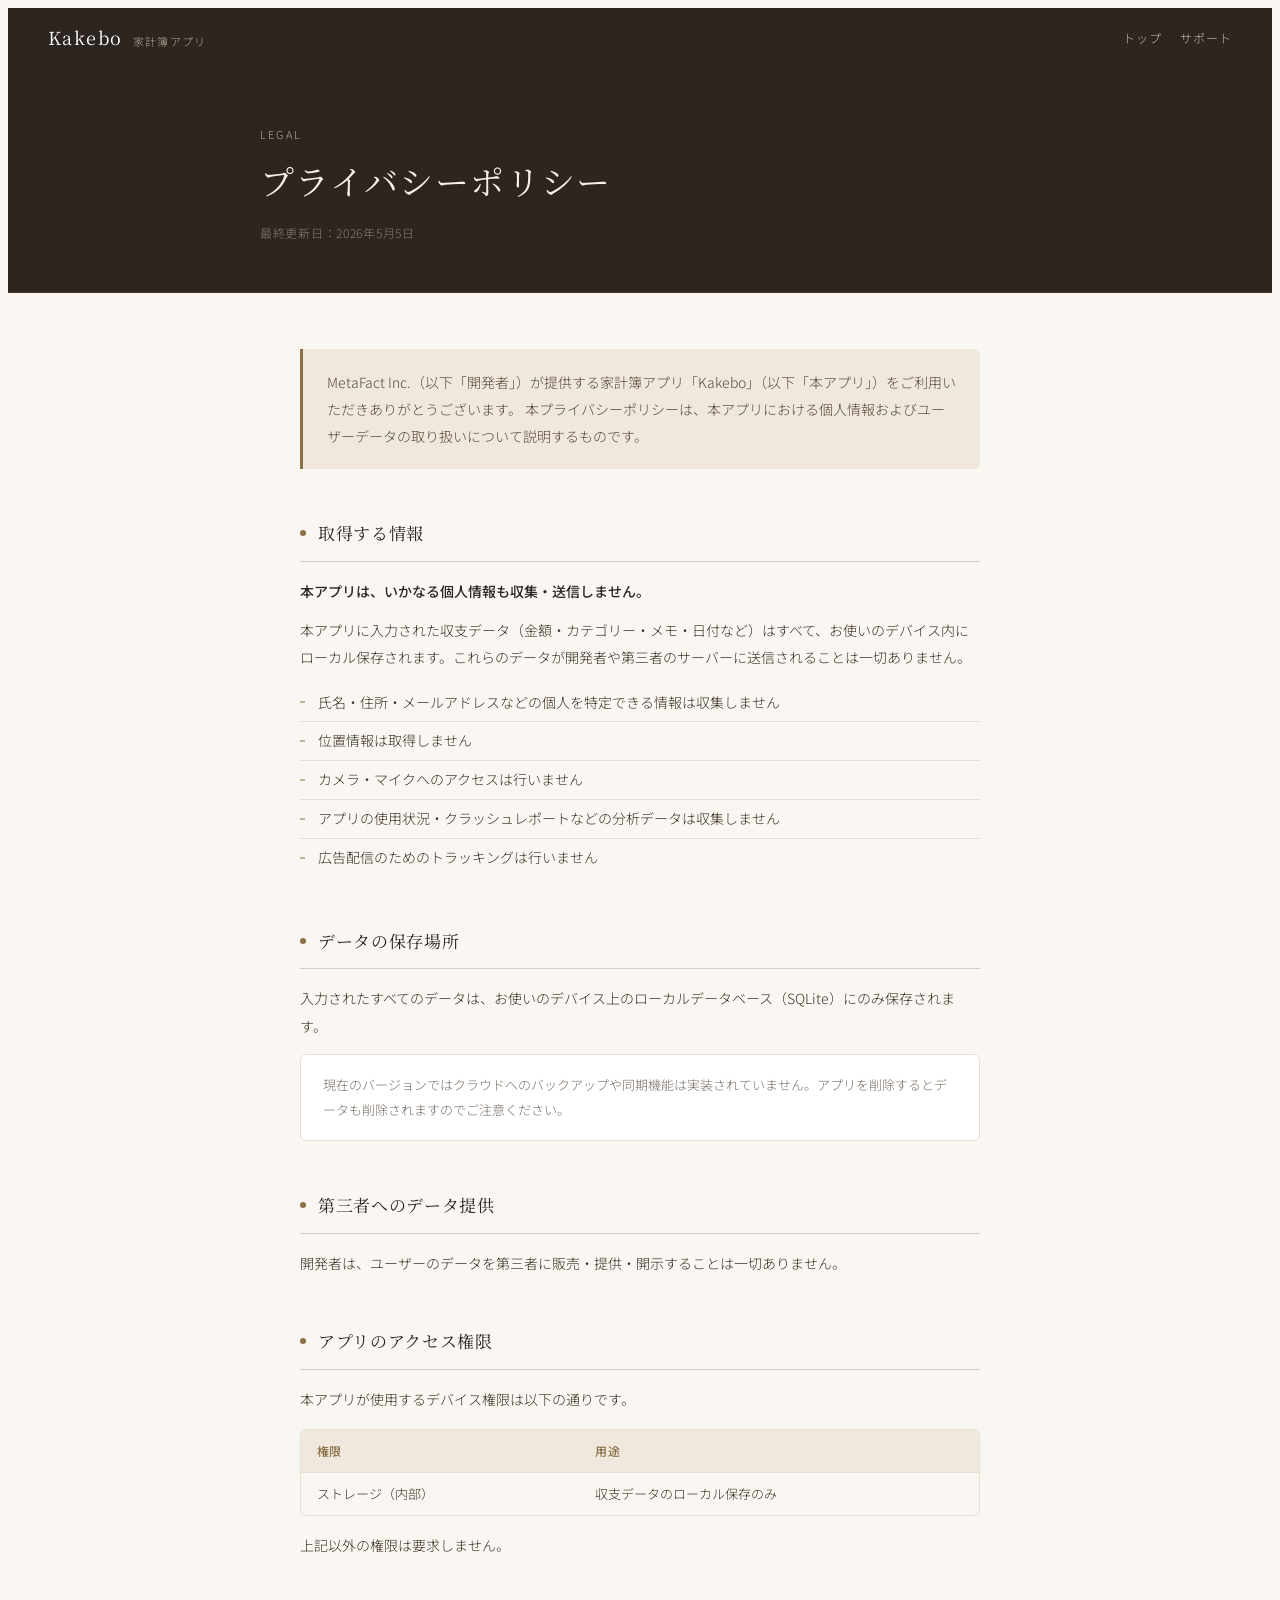
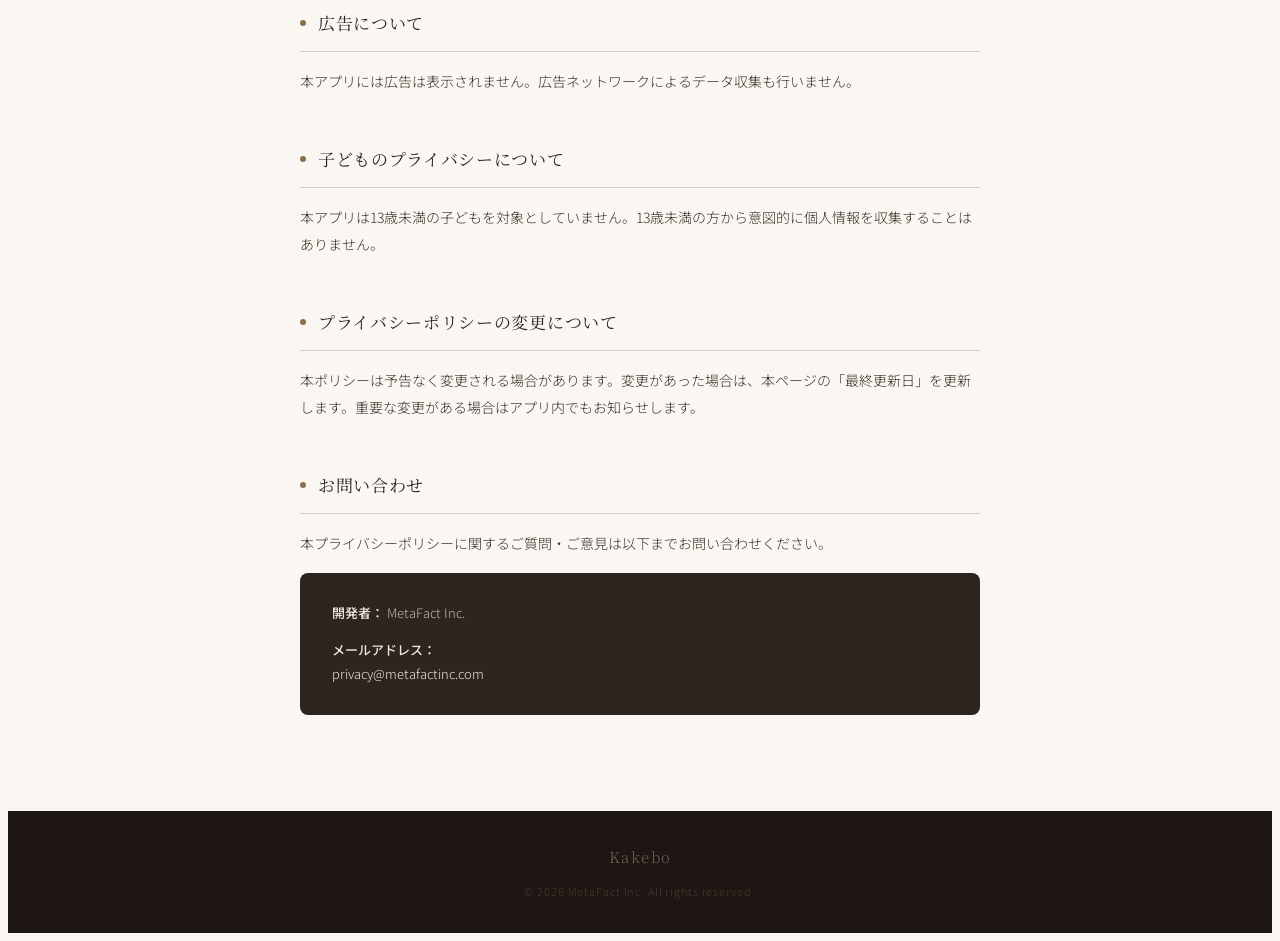
==== commit 1f8c2b32: "Add support page" ====
--- a/privacy_policy.html
+++ b/privacy_policy.html
@@ -15,6 +15,10 @@
   <!-- ヘッダー -->
   <header>
     <a href="index.html" class="logo">Kakebo<span>家計簿アプリ</span></a>
+    <nav aria-label="主要リンク">
+      <a href="index.html">トップ</a>
+      <a href="support.html">サポート</a>
+    </nav>
   </header>
 
   <!-- ヒーロー -->
@@ -135,7 +139,7 @@
       <div class="contact-box">
         <p><strong>開発者：</strong> MetaFact Inc.</p>
         <p><strong>メールアドレス：</strong><br>
-          <a href="mailto:scientia.nota@gmail.com" class="contact-link">scientia.nota@gmail.com</a>
+          <a href="mailto:privacy@metafactinc.com" class="contact-link">privacy@metafactinc.com</a>
         </p>
       </div>
     </section>
--- a/styles.css
+++ b/styles.css
@@ -502,6 +502,7 @@
       display: flex;
       align-items: center;
       justify-content: space-between;
+      gap: 20px;
     }
 
     .page-privacy .logo {
@@ -524,6 +525,19 @@
       vertical-align: middle;
     }
 
+    .page-privacy nav {
+      display: flex;
+      align-items: center;
+      gap: 18px;
+    }
+
+    .page-privacy nav a {
+      color: #c8b8a8;
+      font-size: 12px;
+      letter-spacing: 0.08em;
+      text-decoration: none;
+    }
+
     .page-privacy .hero {
       background: var(--text);
       padding: 56px 40px 48px;
@@ -744,8 +758,342 @@
     }
 
     @media (max-width: 600px) {
-      .page-privacy header { padding: 0 20px; }
+      .page-privacy header {
+        height: auto;
+        min-height: 60px;
+        padding: 14px 20px;
+        align-items: flex-start;
+        flex-direction: column;
+        gap: 8px;
+      }
+      .page-privacy .logo span {
+        display: block;
+        margin-left: 0;
+        margin-top: 2px;
+      }
+      .page-privacy nav { gap: 14px; }
       .page-privacy .hero  { padding: 40px 20px 36px; }
       .page-privacy main   { padding: 40px 20px 72px; }
       .page-privacy footer { padding: 28px 20px; }
     }
+
+/* support.html */
+    .page-support *, .page-support *::before, .page-support *::after { box-sizing: border-box; margin: 0; padding: 0; }
+
+    body.page-support {
+      background: var(--bg);
+      color: var(--text);
+      font-family: 'Noto Sans JP', sans-serif;
+      font-weight: 300;
+      font-size: 15px;
+      line-height: 1.85;
+      -webkit-font-smoothing: antialiased;
+    }
+
+    .page-support header {
+      background: var(--text);
+      padding: 0 40px;
+      height: 60px;
+      display: flex;
+      align-items: center;
+      justify-content: space-between;
+      gap: 20px;
+    }
+
+    .page-support .logo {
+      font-family: 'Noto Serif JP', serif;
+      font-weight: 400;
+      font-size: 18px;
+      color: #fff;
+      letter-spacing: 0.08em;
+      text-decoration: none;
+      white-space: nowrap;
+    }
+
+    .page-support .logo span {
+      display: inline-block;
+      margin-left: 10px;
+      font-family: 'Noto Sans JP', sans-serif;
+      font-weight: 300;
+      font-size: 11px;
+      color: #b8a898;
+      letter-spacing: 0.12em;
+      vertical-align: middle;
+    }
+
+    .page-support nav {
+      display: flex;
+      align-items: center;
+      gap: 18px;
+    }
+
+    .page-support nav a {
+      color: #c8b8a8;
+      font-size: 12px;
+      letter-spacing: 0.08em;
+      text-decoration: none;
+    }
+
+    .page-support .hero {
+      background: var(--text);
+      padding: 56px 40px 48px;
+      border-bottom: 1px solid #4a3a2e;
+    }
+
+    .page-support .hero-inner {
+      max-width: 760px;
+      margin: 0 auto;
+    }
+
+    .page-support .hero-label {
+      font-size: 11px;
+      letter-spacing: 0.2em;
+      color: #b8a898;
+      text-transform: uppercase;
+      margin-bottom: 12px;
+    }
+
+    .page-support .hero h1 {
+      font-family: 'Noto Serif JP', serif;
+      font-weight: 400;
+      font-size: clamp(24px, 4vw, 34px);
+      color: #f5f0e8;
+      letter-spacing: 0.04em;
+      line-height: 1.4;
+      margin-bottom: 16px;
+    }
+
+    .page-support .hero-meta {
+      font-size: 12px;
+      color: #8a7a6e;
+      letter-spacing: 0.06em;
+    }
+
+    .page-support main {
+      max-width: 760px;
+      margin: 0 auto;
+      padding: 56px 40px 96px;
+    }
+
+    .page-support .lead {
+      background: var(--accent-lt);
+      border-left: 3px solid var(--accent);
+      padding: 20px 24px;
+      border-radius: 0 6px 6px 0;
+      font-size: 14px;
+      color: #5a4a3a;
+      margin-bottom: 48px;
+      line-height: 1.9;
+    }
+
+    .page-support section {
+      margin-bottom: 48px;
+    }
+
+    .page-support section:last-child { margin-bottom: 0; }
+
+    .page-support .section-header {
+      display: flex;
+      align-items: center;
+      gap: 12px;
+      margin-bottom: 16px;
+      padding-bottom: 12px;
+      border-bottom: 1px solid var(--divider);
+    }
+
+    .page-support .section-mark {
+      width: 6px;
+      height: 6px;
+      border-radius: 50%;
+      background: var(--accent);
+      flex-shrink: 0;
+    }
+
+    .page-support h2 {
+      font-family: 'Noto Serif JP', serif;
+      font-weight: 400;
+      font-size: 17px;
+      color: var(--text);
+      letter-spacing: 0.04em;
+    }
+
+    .page-support p {
+      font-size: 14px;
+      color: #3d3028;
+      line-height: 1.95;
+    }
+
+    .page-support .contact-list {
+      display: grid;
+      gap: 12px;
+      margin-bottom: 18px;
+    }
+
+    .page-support .contact-card {
+      background: var(--surface);
+      border: 1px solid var(--border);
+      border-radius: 8px;
+      color: var(--text);
+      display: block;
+      padding: 18px 22px;
+      text-decoration: none;
+    }
+
+    .page-support .contact-label {
+      color: var(--text-sub);
+      display: block;
+      font-size: 12px;
+      letter-spacing: 0.06em;
+      margin-bottom: 4px;
+    }
+
+    .page-support .contact-card strong {
+      color: var(--text);
+      display: block;
+      font-size: 17px;
+      font-weight: 400;
+      line-height: 1.5;
+      word-break: break-all;
+    }
+
+    .page-support .note-box {
+      background: var(--surface);
+      border: 1px solid var(--border);
+      border-radius: 6px;
+      padding: 18px 22px;
+      margin-top: 14px;
+    }
+
+    .page-support .note-box p {
+      font-size: 13px;
+      color: var(--text-sub);
+      line-height: 1.9;
+    }
+
+    .page-support .faq-list {
+      display: grid;
+      gap: 14px;
+    }
+
+    .page-support .faq-item {
+      border-bottom: 1px solid var(--border);
+      padding-bottom: 16px;
+    }
+
+    .page-support .faq-item:last-child {
+      border-bottom: none;
+      padding-bottom: 0;
+    }
+
+    .page-support .faq-item h3 {
+      font-family: 'Noto Serif JP', serif;
+      font-weight: 400;
+      font-size: 15px;
+      letter-spacing: 0.04em;
+      margin-bottom: 8px;
+    }
+
+    .page-support .faq-item p {
+      color: var(--text-sub);
+      font-size: 13px;
+      line-height: 1.9;
+    }
+
+    .page-support .support-band {
+      background: var(--text);
+      border-radius: 8px;
+      color: #f0e8dc;
+      display: grid;
+      grid-template-columns: minmax(0, 1fr) auto;
+      gap: 28px;
+      align-items: center;
+      padding: 30px 34px;
+    }
+
+    .page-support .support-band h2 {
+      color: #f5f0e8;
+      margin-bottom: 8px;
+    }
+
+    .page-support .support-band p {
+      color: #c8b8a8;
+      font-size: 13px;
+      line-height: 1.9;
+    }
+
+    .page-support .button {
+      display: inline-flex;
+      align-items: center;
+      justify-content: center;
+      min-height: 44px;
+      padding: 0 22px;
+      border-radius: 6px;
+      border: 1px solid #7a6656;
+      color: #f0e8dc;
+      font-size: 13px;
+      letter-spacing: 0.06em;
+      text-decoration: none;
+      white-space: nowrap;
+    }
+
+    .page-support footer {
+      background: #1e1612;
+      padding: 32px 40px;
+      text-align: center;
+    }
+
+    .page-support .footer-logo {
+      font-family: 'Noto Serif JP', serif;
+      font-size: 15px;
+      color: #6a5a50;
+      letter-spacing: 0.1em;
+      margin-bottom: 10px;
+    }
+
+    .page-support .footer-copy {
+      font-size: 11px;
+      color: #4a3a30;
+      letter-spacing: 0.08em;
+    }
+
+    @media (max-width: 600px) {
+      .page-support header {
+        height: auto;
+        min-height: 60px;
+        padding: 14px 20px;
+        align-items: flex-start;
+        flex-direction: column;
+        gap: 8px;
+      }
+
+      .page-support .logo span {
+        display: block;
+        margin-left: 0;
+        margin-top: 2px;
+      }
+
+      .page-support nav {
+        gap: 14px;
+      }
+
+      .page-support .hero {
+        padding: 40px 20px 36px;
+      }
+
+      .page-support main {
+        padding: 40px 20px 72px;
+      }
+
+      .page-support .support-band {
+        grid-template-columns: 1fr;
+        padding: 26px 22px;
+      }
+
+      .page-support .button {
+        width: 100%;
+      }
+
+      .page-support footer {
+        padding: 28px 20px;
+      }
+    }
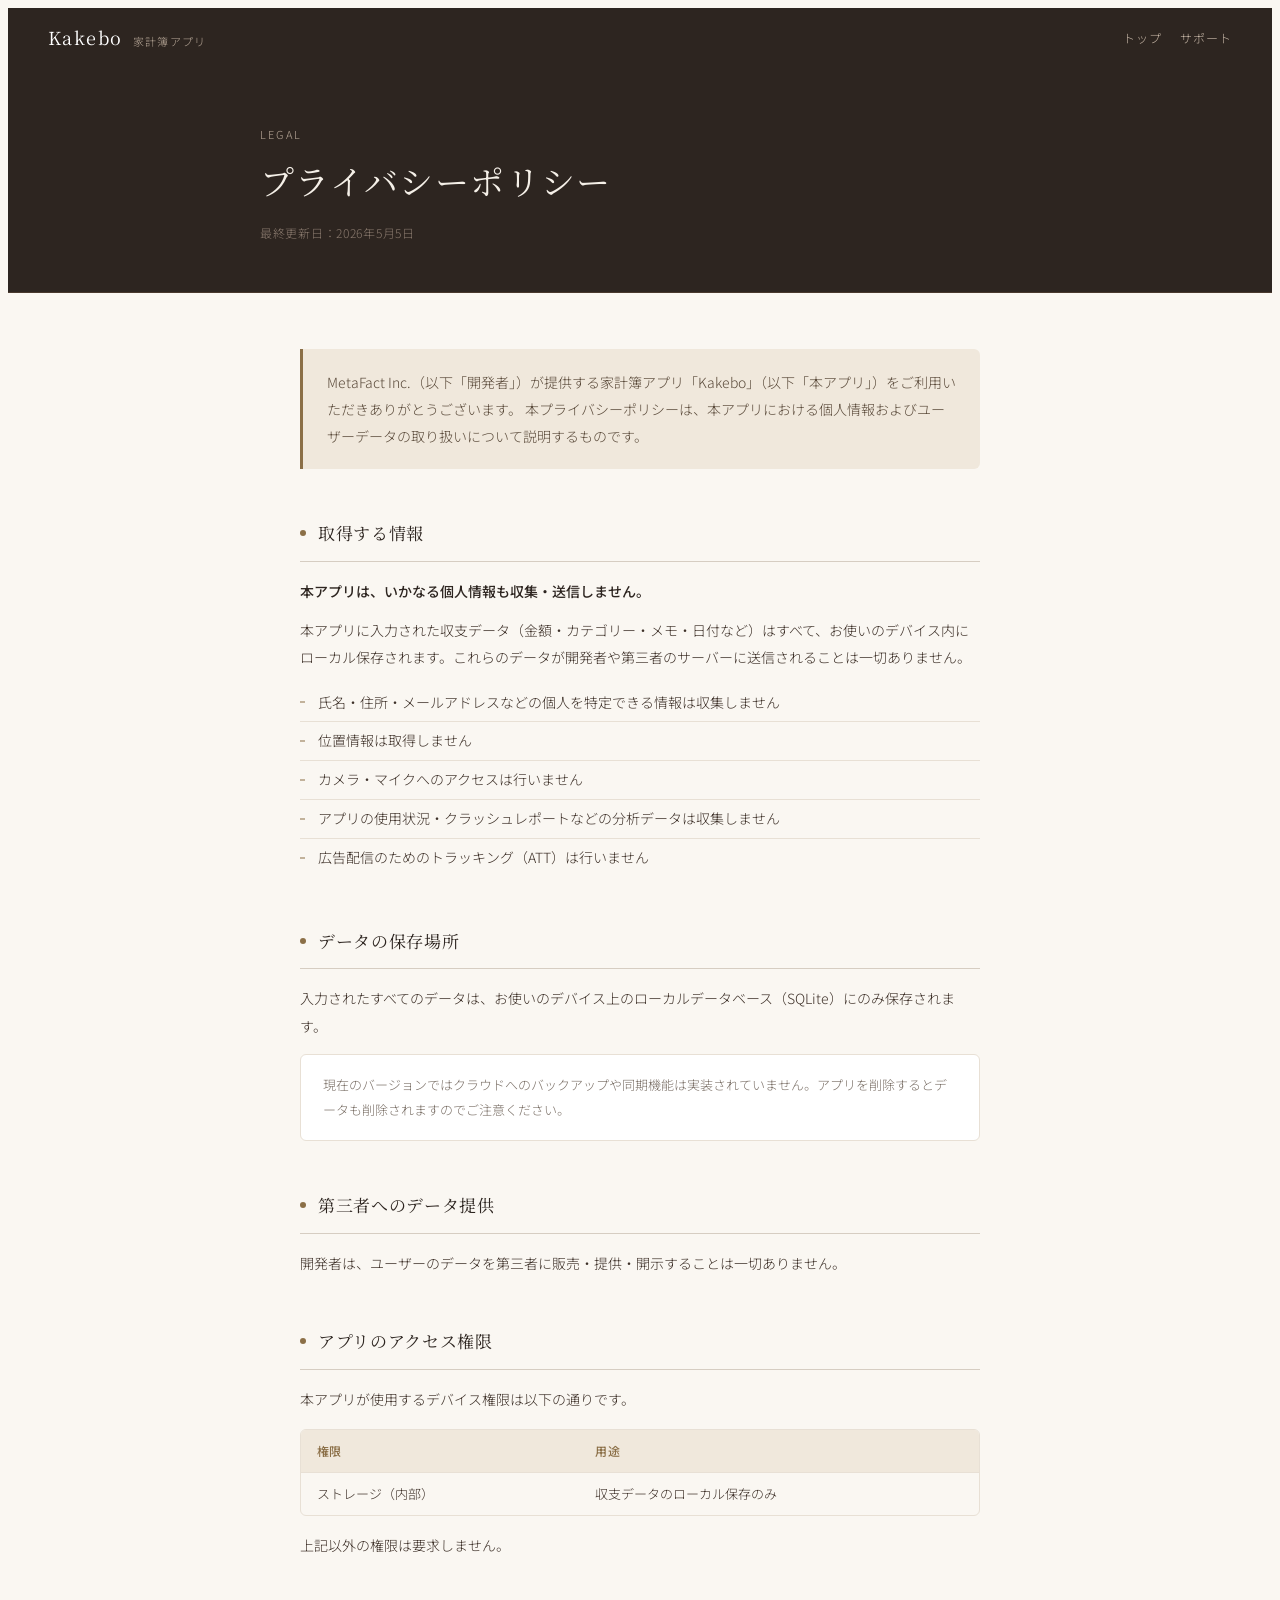
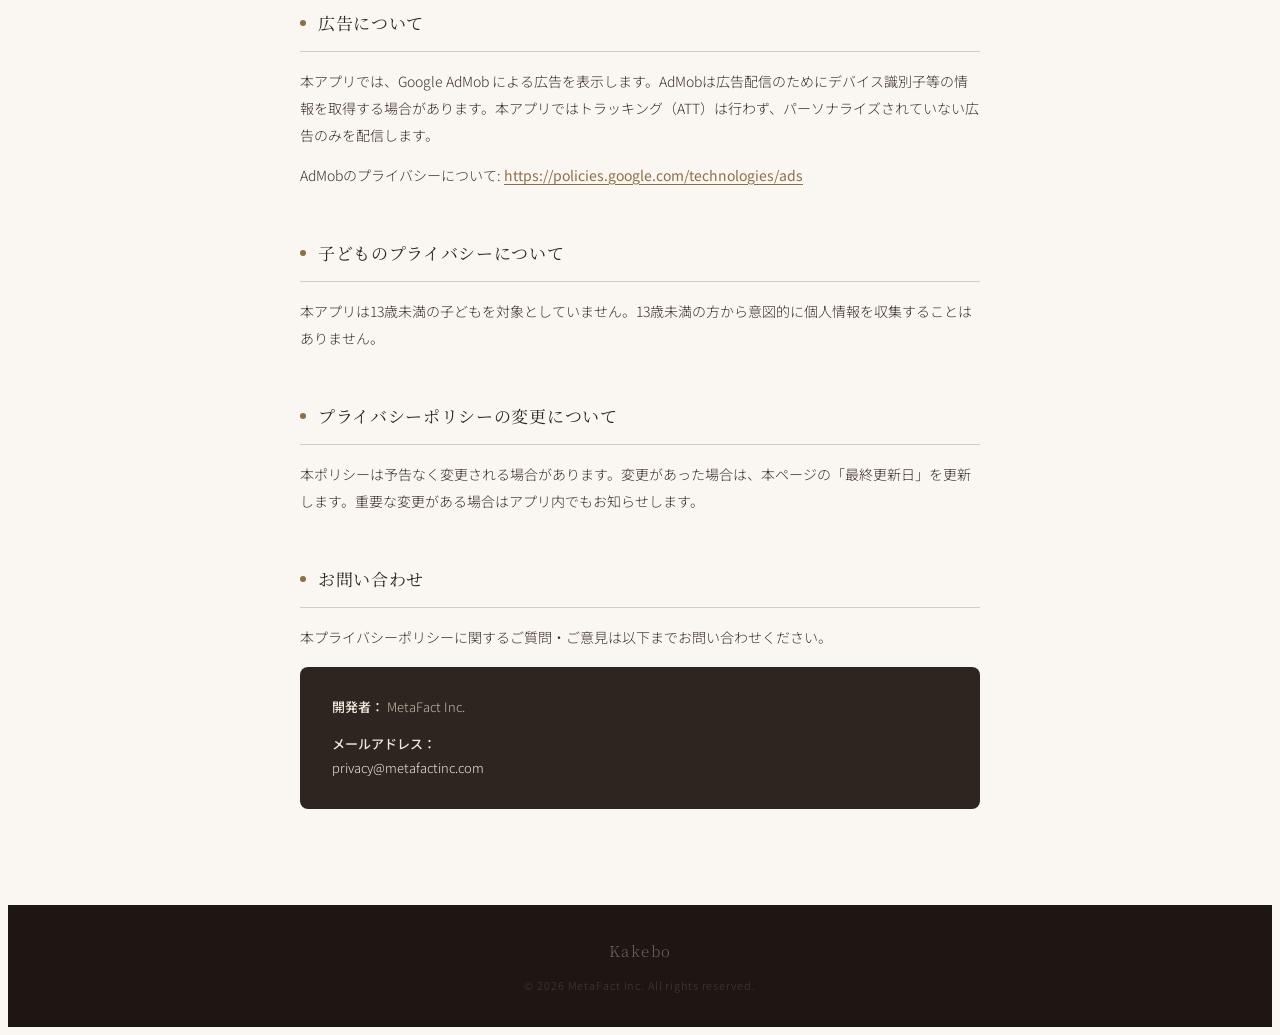
==== commit 26d9649c: "Update ad policy wording" ====
--- a/privacy_policy.html
+++ b/privacy_policy.html
@@ -8,7 +8,7 @@
   <link rel="preconnect" href="https://fonts.googleapis.com">
   <link rel="preconnect" href="https://fonts.gstatic.com" crossorigin>
   <link href="https://fonts.googleapis.com/css2?family=Noto+Serif+JP:wght@300;400;500&family=Noto+Sans+JP:wght@300;400;500&display=swap" rel="stylesheet">
-  <link rel="stylesheet" href="styles.css">
+  <link rel="stylesheet" href="styles.css?v=20260720">
 </head>
 <body class="page-privacy">
 
@@ -51,7 +51,7 @@
         <li>位置情報は取得しません</li>
         <li>カメラ・マイクへのアクセスは行いません</li>
         <li>アプリの使用状況・クラッシュレポートなどの分析データは収集しません</li>
-        <li>広告配信のためのトラッキングは行いません</li>
+        <li>広告配信のためのトラッキング（ATT）は行いません</li>
       </ul>
     </section>
 
@@ -108,7 +108,8 @@
         <span class="section-mark"></span>
         <h2>広告について</h2>
       </div>
-      <p>本アプリには広告は表示されません。広告ネットワークによるデータ収集も行いません。</p>
+      <p>本アプリでは、Google AdMob による広告を表示します。AdMobは広告配信のためにデバイス識別子等の情報を取得する場合があります。本アプリではトラッキング（ATT）は行わず、パーソナライズされていない広告のみを配信します。</p>
+      <p>AdMobのプライバシーについて: <a href="https://policies.google.com/technologies/ads" class="text-link" target="_blank" rel="noopener noreferrer">https://policies.google.com/technologies/ads</a></p>
     </section>
 
     <!-- 子どものプライバシー -->
--- a/styles.css
+++ b/styles.css
@@ -635,6 +635,14 @@
       color: var(--text);
     }
 
+    .page-privacy .text-link {
+      color: var(--accent);
+      font-weight: 400;
+      overflow-wrap: anywhere;
+      text-decoration: underline;
+      text-underline-offset: 3px;
+    }
+
     .page-privacy .detail-list {
       list-style: none;
       padding: 0;
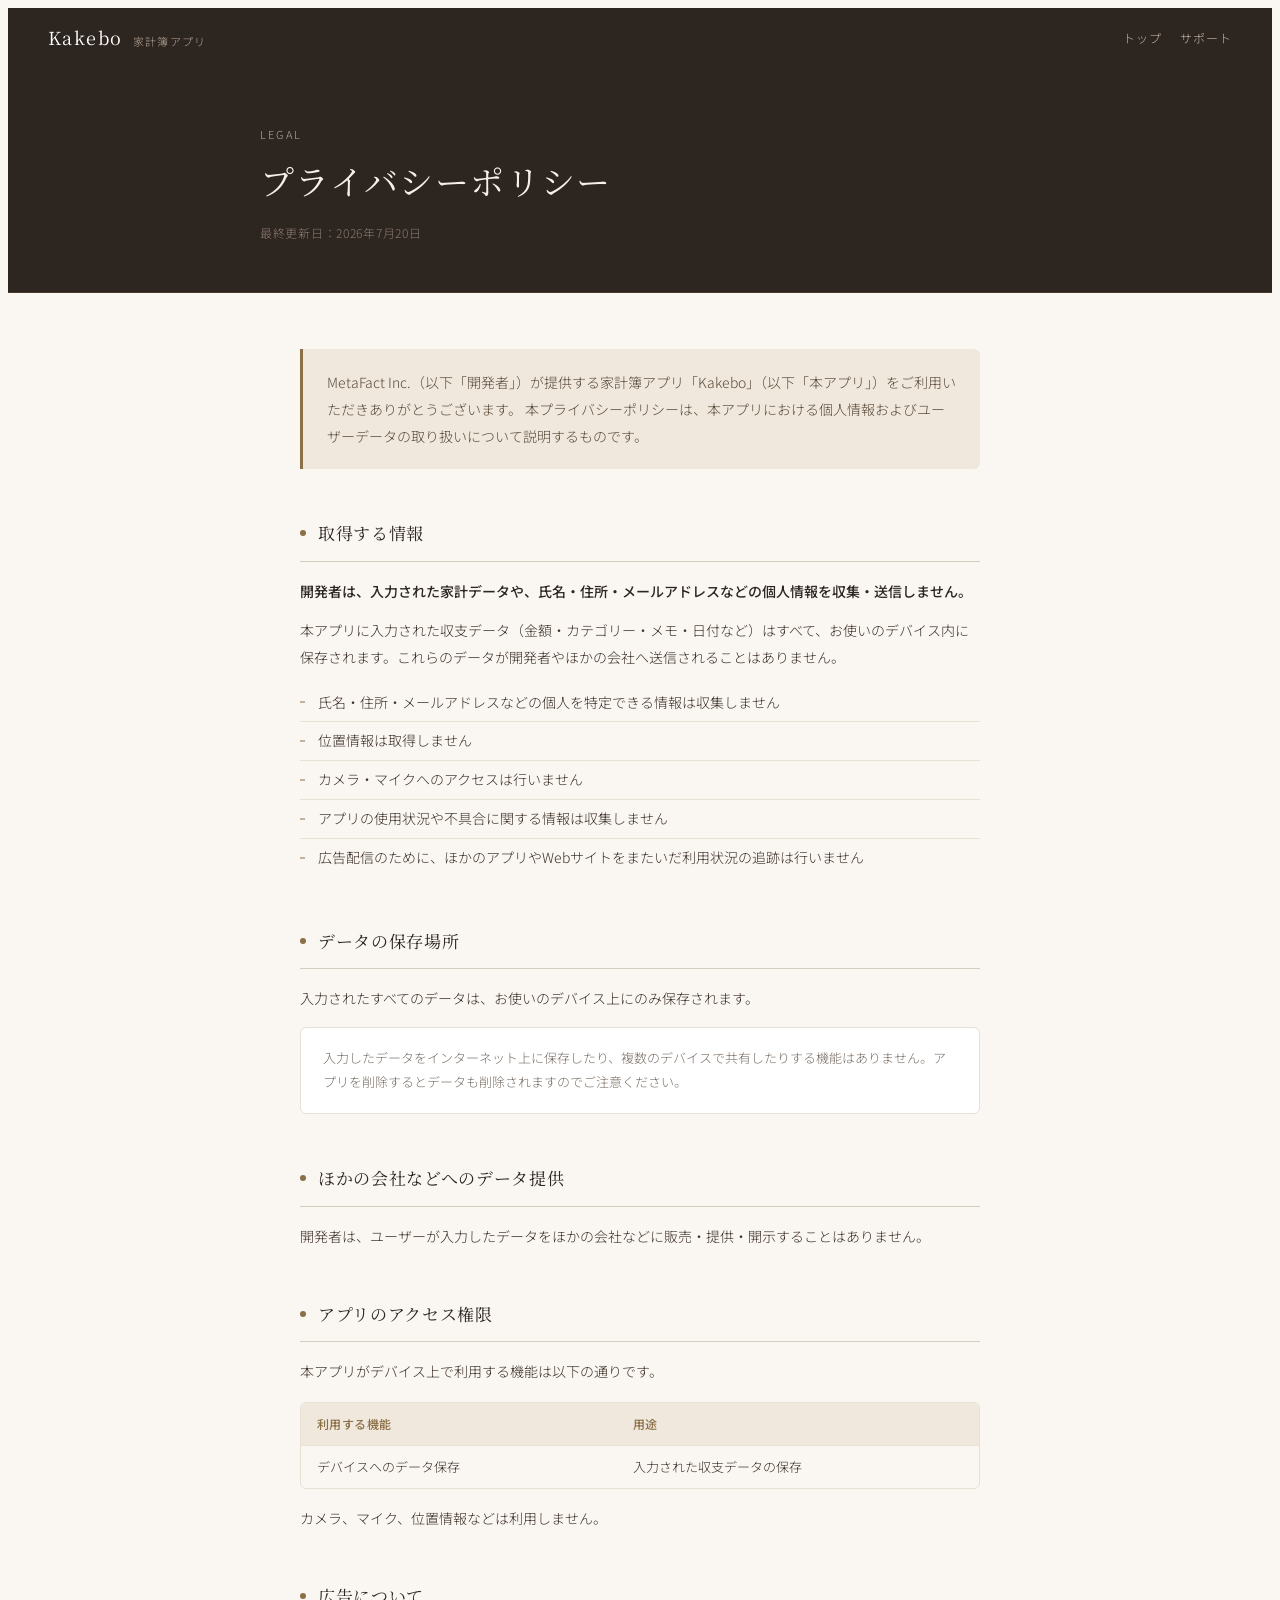
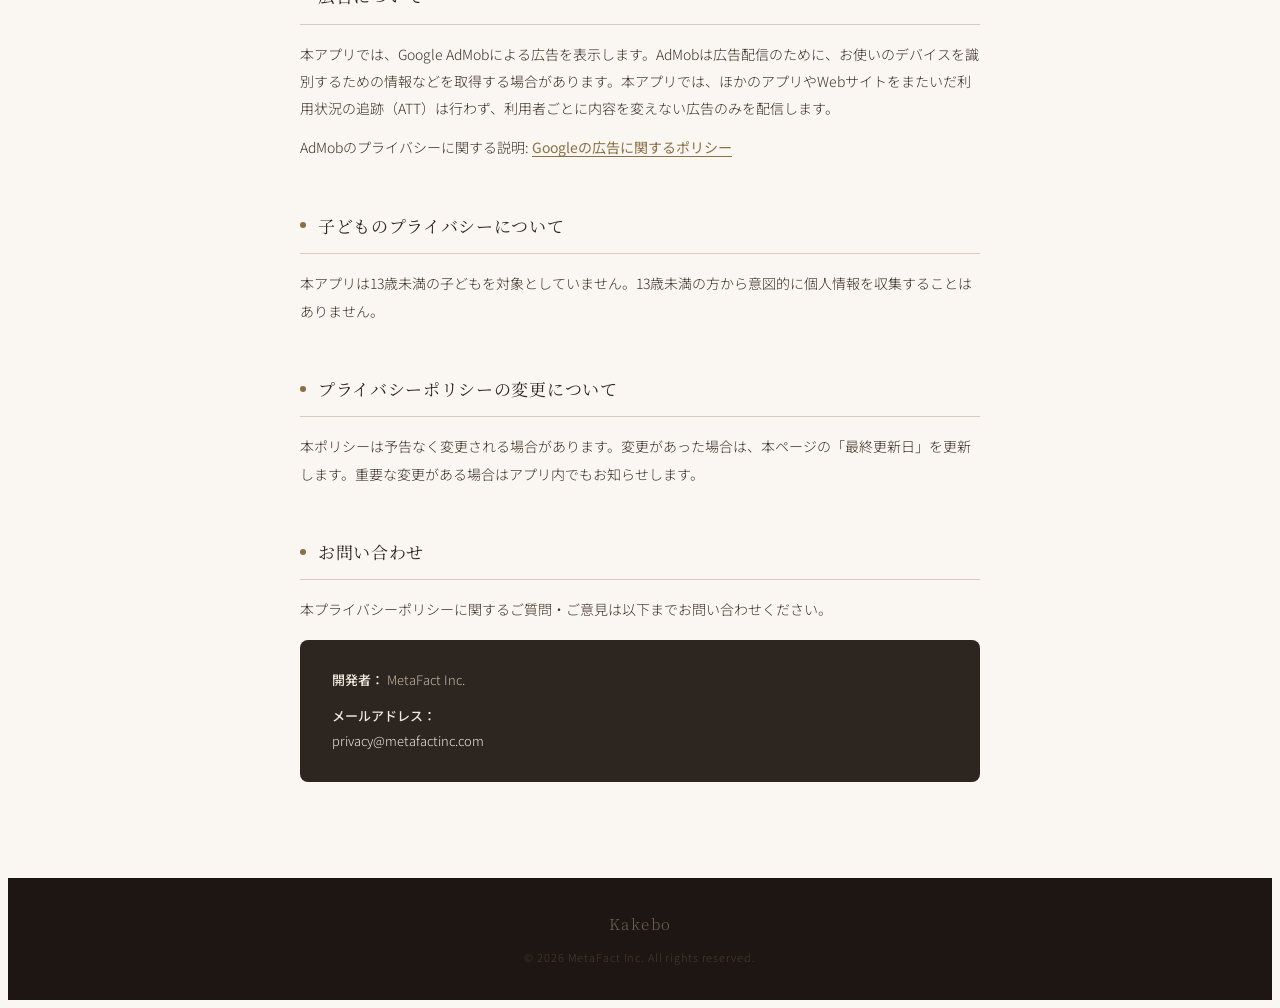
==== commit e32f4c3d: "Simplify user-facing policy wording" ====
--- a/privacy_policy.html
+++ b/privacy_policy.html
@@ -7,7 +7,7 @@
   <title>プライバシーポリシー — Kakebo</title>
   <link rel="preconnect" href="https://fonts.googleapis.com">
   <link rel="preconnect" href="https://fonts.gstatic.com" crossorigin>
-  <link href="https://fonts.googleapis.com/css2?family=Noto+Serif+JP:wght@300;400;500&family=Noto+Sans+JP:wght@300;400;500&display=swap" rel="stylesheet">
+  <link href="https://fonts.googleapis.com/css2?family=Noto+Serif+JP:wght@300;400;500&amp;family=Noto+Sans+JP:wght@300;400;500&amp;display=swap" rel="stylesheet">
   <link rel="stylesheet" href="styles.css?v=20260720">
 </head>
 <body class="page-privacy">
@@ -26,7 +26,7 @@
     <div class="hero-inner">
       <p class="hero-label">Legal</p>
       <h1>プライバシーポリシー</h1>
-      <p class="hero-meta">最終更新日：2026年5月5日</p>
+      <p class="hero-meta">最終更新日：2026年7月20日</p>
     </div>
   </div>
 
@@ -44,14 +44,14 @@
         <span class="section-mark"></span>
         <h2>取得する情報</h2>
       </div>
-      <p><strong>本アプリは、いかなる個人情報も収集・送信しません。</strong></p>
-      <p>本アプリに入力された収支データ（金額・カテゴリー・メモ・日付など）はすべて、お使いのデバイス内にローカル保存されます。これらのデータが開発者や第三者のサーバーに送信されることは一切ありません。</p>
+      <p><strong>開発者は、入力された家計データや、氏名・住所・メールアドレスなどの個人情報を収集・送信しません。</strong></p>
+      <p>本アプリに入力された収支データ（金額・カテゴリー・メモ・日付など）はすべて、お使いのデバイス内に保存されます。これらのデータが開発者やほかの会社へ送信されることはありません。</p>
       <ul class="detail-list">
         <li>氏名・住所・メールアドレスなどの個人を特定できる情報は収集しません</li>
         <li>位置情報は取得しません</li>
         <li>カメラ・マイクへのアクセスは行いません</li>
-        <li>アプリの使用状況・クラッシュレポートなどの分析データは収集しません</li>
-        <li>広告配信のためのトラッキング（ATT）は行いません</li>
+        <li>アプリの使用状況や不具合に関する情報は収集しません</li>
+        <li>広告配信のために、ほかのアプリやWebサイトをまたいだ利用状況の追跡は行いません</li>
       </ul>
     </section>
 
@@ -61,9 +61,9 @@
         <span class="section-mark"></span>
         <h2>データの保存場所</h2>
       </div>
-      <p>入力されたすべてのデータは、お使いのデバイス上のローカルデータベース（SQLite）にのみ保存されます。</p>
+      <p>入力されたすべてのデータは、お使いのデバイス上にのみ保存されます。</p>
       <div class="note-box">
-        <p>現在のバージョンではクラウドへのバックアップや同期機能は実装されていません。アプリを削除するとデータも削除されますのでご注意ください。</p>
+        <p>入力したデータをインターネット上に保存したり、複数のデバイスで共有したりする機能はありません。アプリを削除するとデータも削除されますのでご注意ください。</p>
       </div>
     </section>
 
@@ -71,9 +71,9 @@
     <section>
       <div class="section-header">
         <span class="section-mark"></span>
-        <h2>第三者へのデータ提供</h2>
+        <h2>ほかの会社などへのデータ提供</h2>
       </div>
-      <p>開発者は、ユーザーのデータを第三者に販売・提供・開示することは一切ありません。</p>
+      <p>開発者は、ユーザーが入力したデータをほかの会社などに販売・提供・開示することはありません。</p>
     </section>
 
     <!-- アクセス権限 -->
@@ -82,24 +82,24 @@
         <span class="section-mark"></span>
         <h2>アプリのアクセス権限</h2>
       </div>
-      <p>本アプリが使用するデバイス権限は以下の通りです。</p>
+      <p>本アプリがデバイス上で利用する機能は以下の通りです。</p>
       <div class="table-wrap">
         <table>
           <thead>
             <tr>
-              <th>権限</th>
+              <th>利用する機能</th>
               <th>用途</th>
             </tr>
           </thead>
           <tbody>
             <tr>
-              <td>ストレージ（内部）</td>
-              <td>収支データのローカル保存のみ</td>
+              <td>デバイスへのデータ保存</td>
+              <td>入力された収支データの保存</td>
             </tr>
           </tbody>
         </table>
       </div>
-      <p>上記以外の権限は要求しません。</p>
+      <p>カメラ、マイク、位置情報などは利用しません。</p>
     </section>
 
     <!-- 広告について -->
@@ -108,8 +108,8 @@
         <span class="section-mark"></span>
         <h2>広告について</h2>
       </div>
-      <p>本アプリでは、Google AdMob による広告を表示します。AdMobは広告配信のためにデバイス識別子等の情報を取得する場合があります。本アプリではトラッキング（ATT）は行わず、パーソナライズされていない広告のみを配信します。</p>
-      <p>AdMobのプライバシーについて: <a href="https://policies.google.com/technologies/ads" class="text-link" target="_blank" rel="noopener noreferrer">https://policies.google.com/technologies/ads</a></p>
+      <p>本アプリでは、Google AdMobによる広告を表示します。AdMobは広告配信のために、お使いのデバイスを識別するための情報などを取得する場合があります。本アプリでは、ほかのアプリやWebサイトをまたいだ利用状況の追跡（ATT）は行わず、利用者ごとに内容を変えない広告のみを配信します。</p>
+      <p>AdMobのプライバシーに関する説明: <a href="https://policies.google.com/technologies/ads" class="text-link" target="_blank" rel="noopener noreferrer">Googleの広告に関するポリシー</a></p>
     </section>
 
     <!-- 子どものプライバシー -->
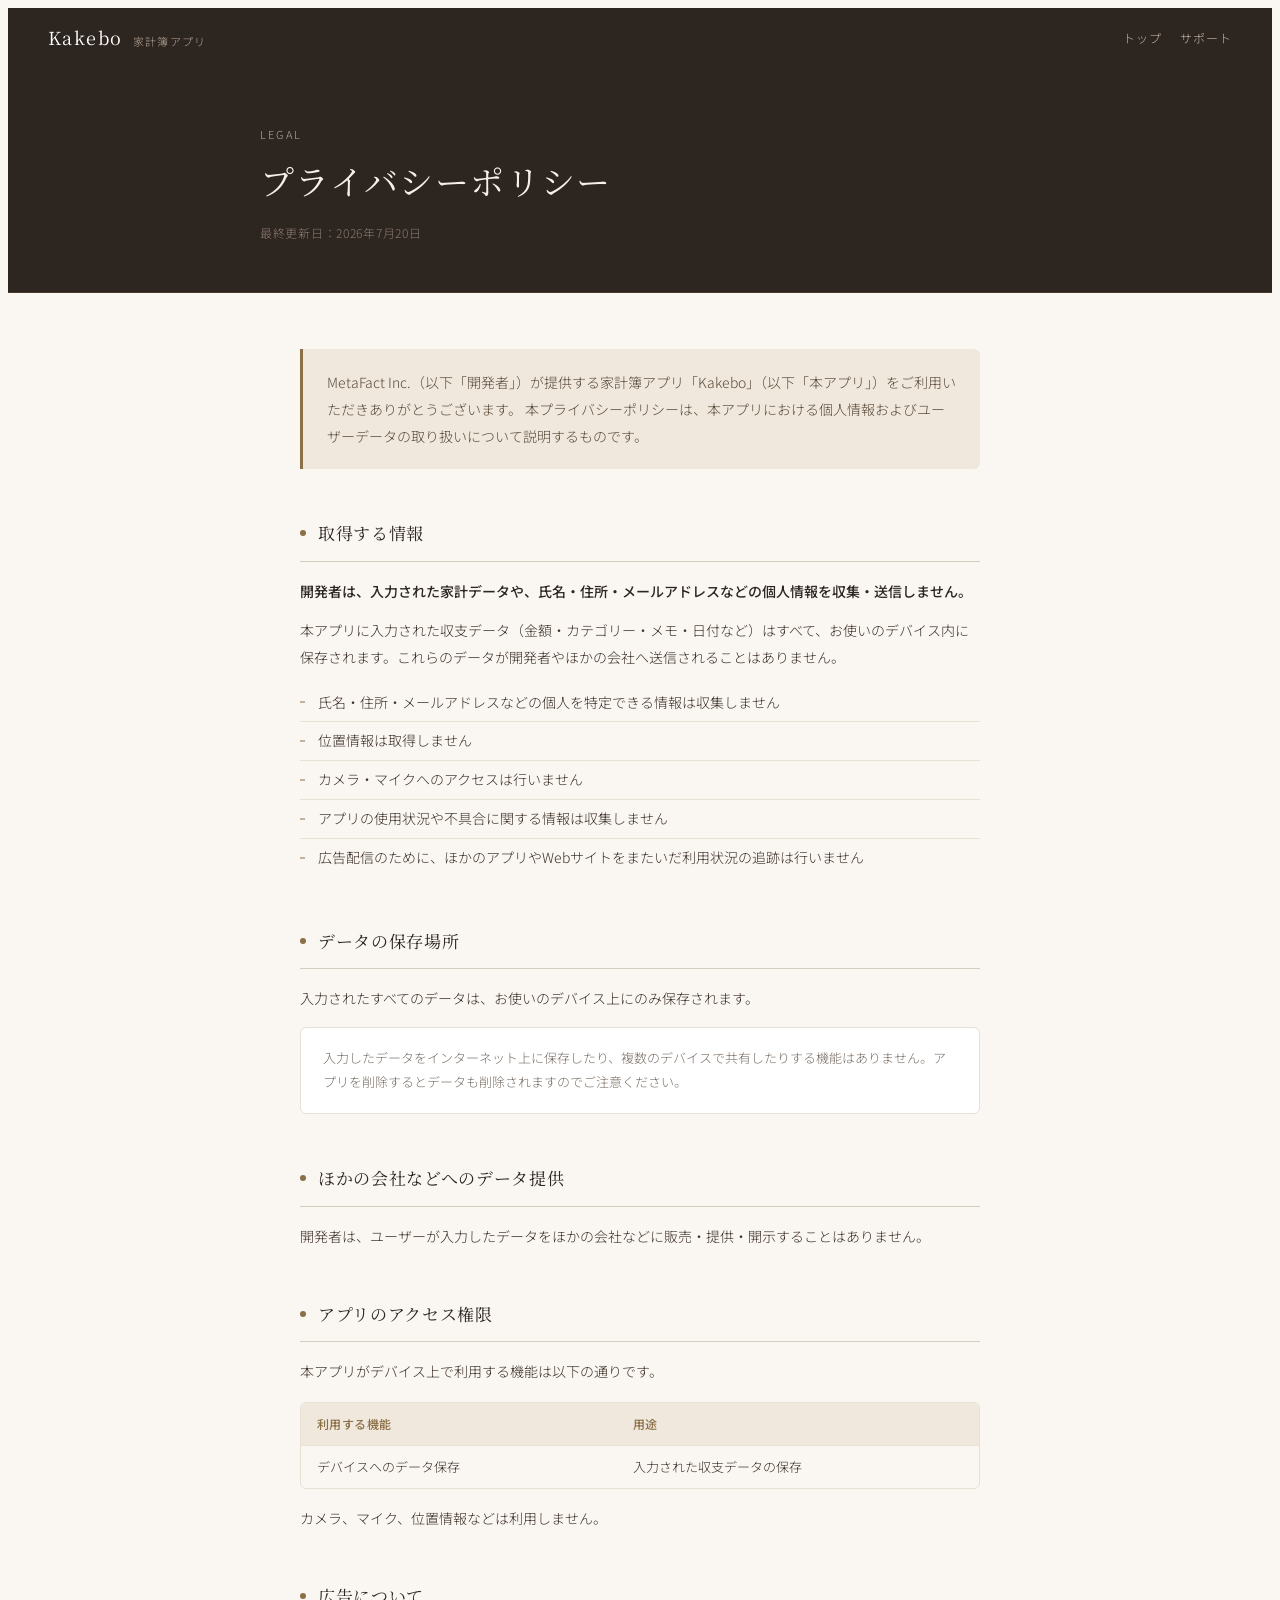
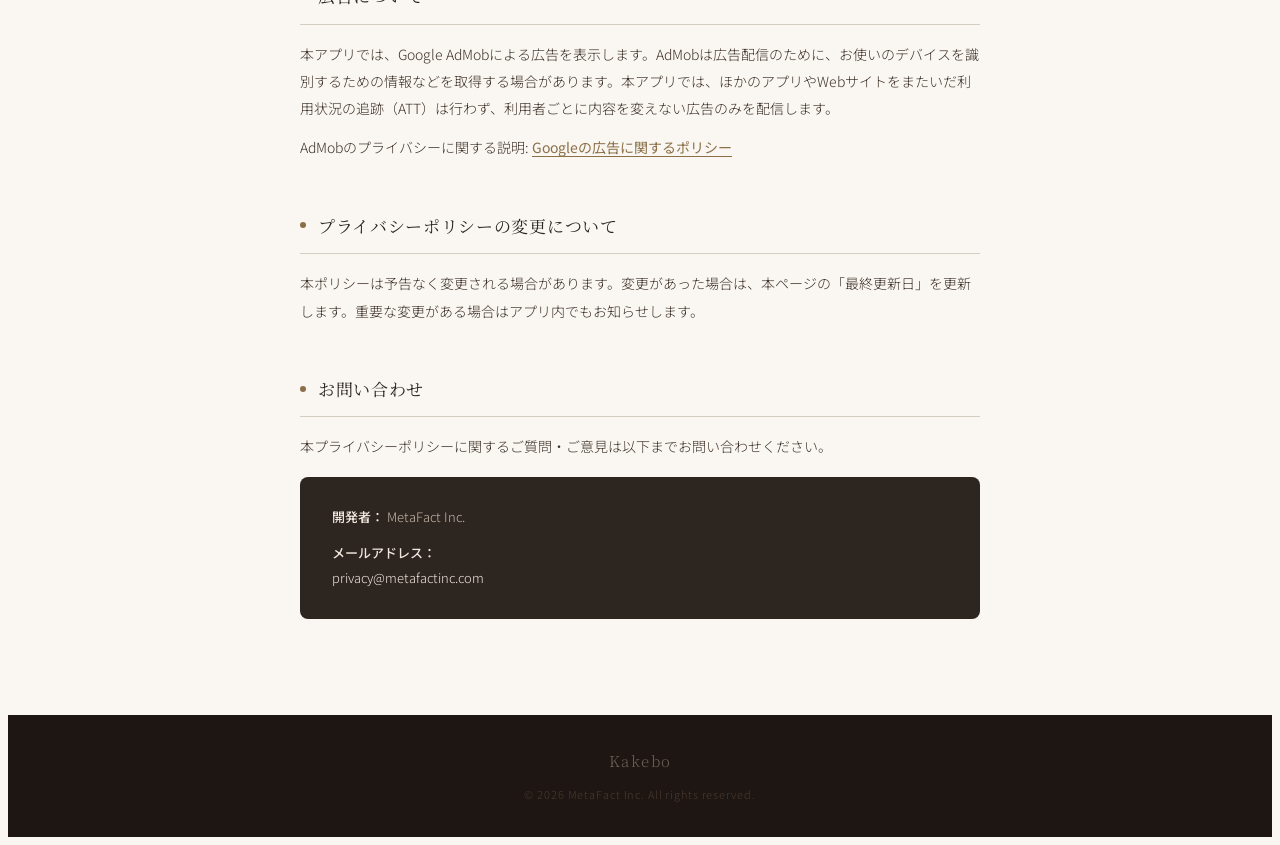
==== commit 3506cbed: "Remove child privacy restriction wording" ====
--- a/privacy_policy.html
+++ b/privacy_policy.html
@@ -112,15 +112,6 @@
       <p>AdMobのプライバシーに関する説明: <a href="https://policies.google.com/technologies/ads" class="text-link" target="_blank" rel="noopener noreferrer">Googleの広告に関するポリシー</a></p>
     </section>
 
-    <!-- 子どものプライバシー -->
-    <section>
-      <div class="section-header">
-        <span class="section-mark"></span>
-        <h2>子どものプライバシーについて</h2>
-      </div>
-      <p>本アプリは13歳未満の子どもを対象としていません。13歳未満の方から意図的に個人情報を収集することはありません。</p>
-    </section>
-
     <!-- ポリシーの変更 -->
     <section>
       <div class="section-header">
